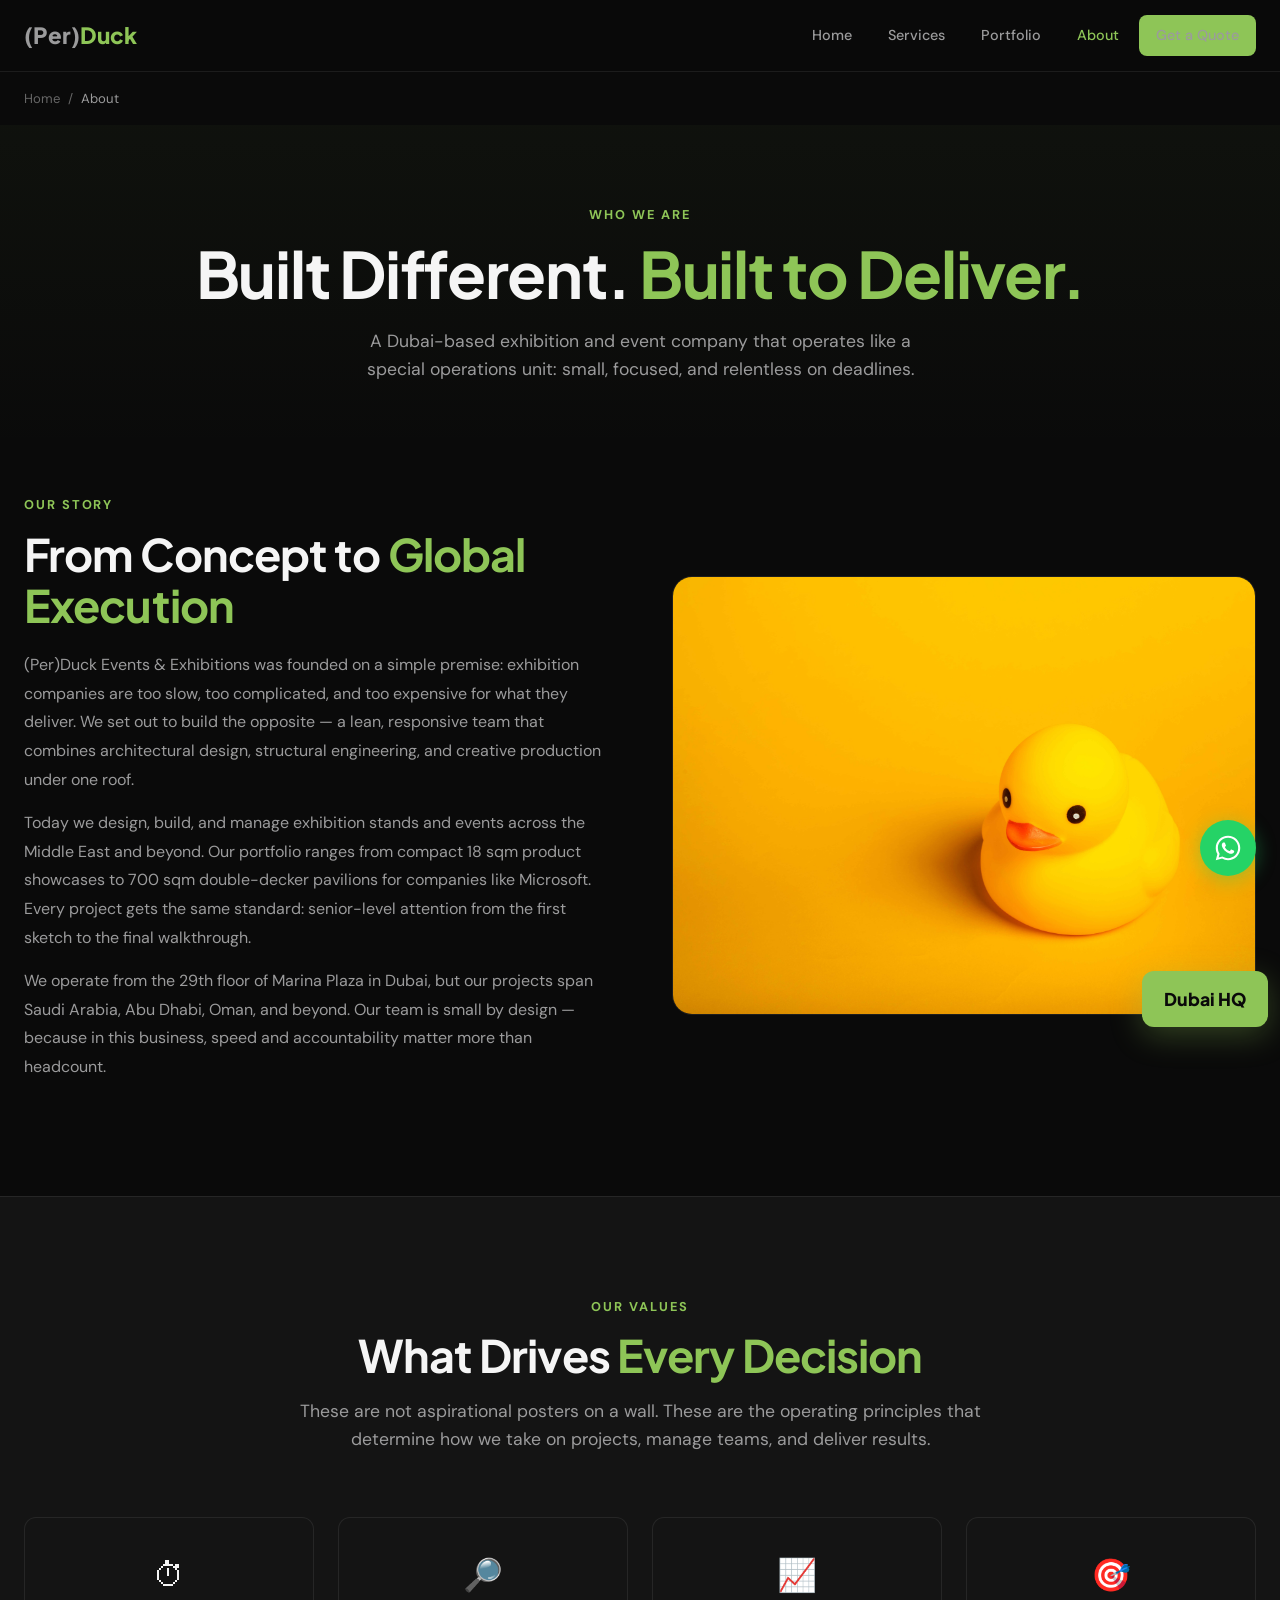
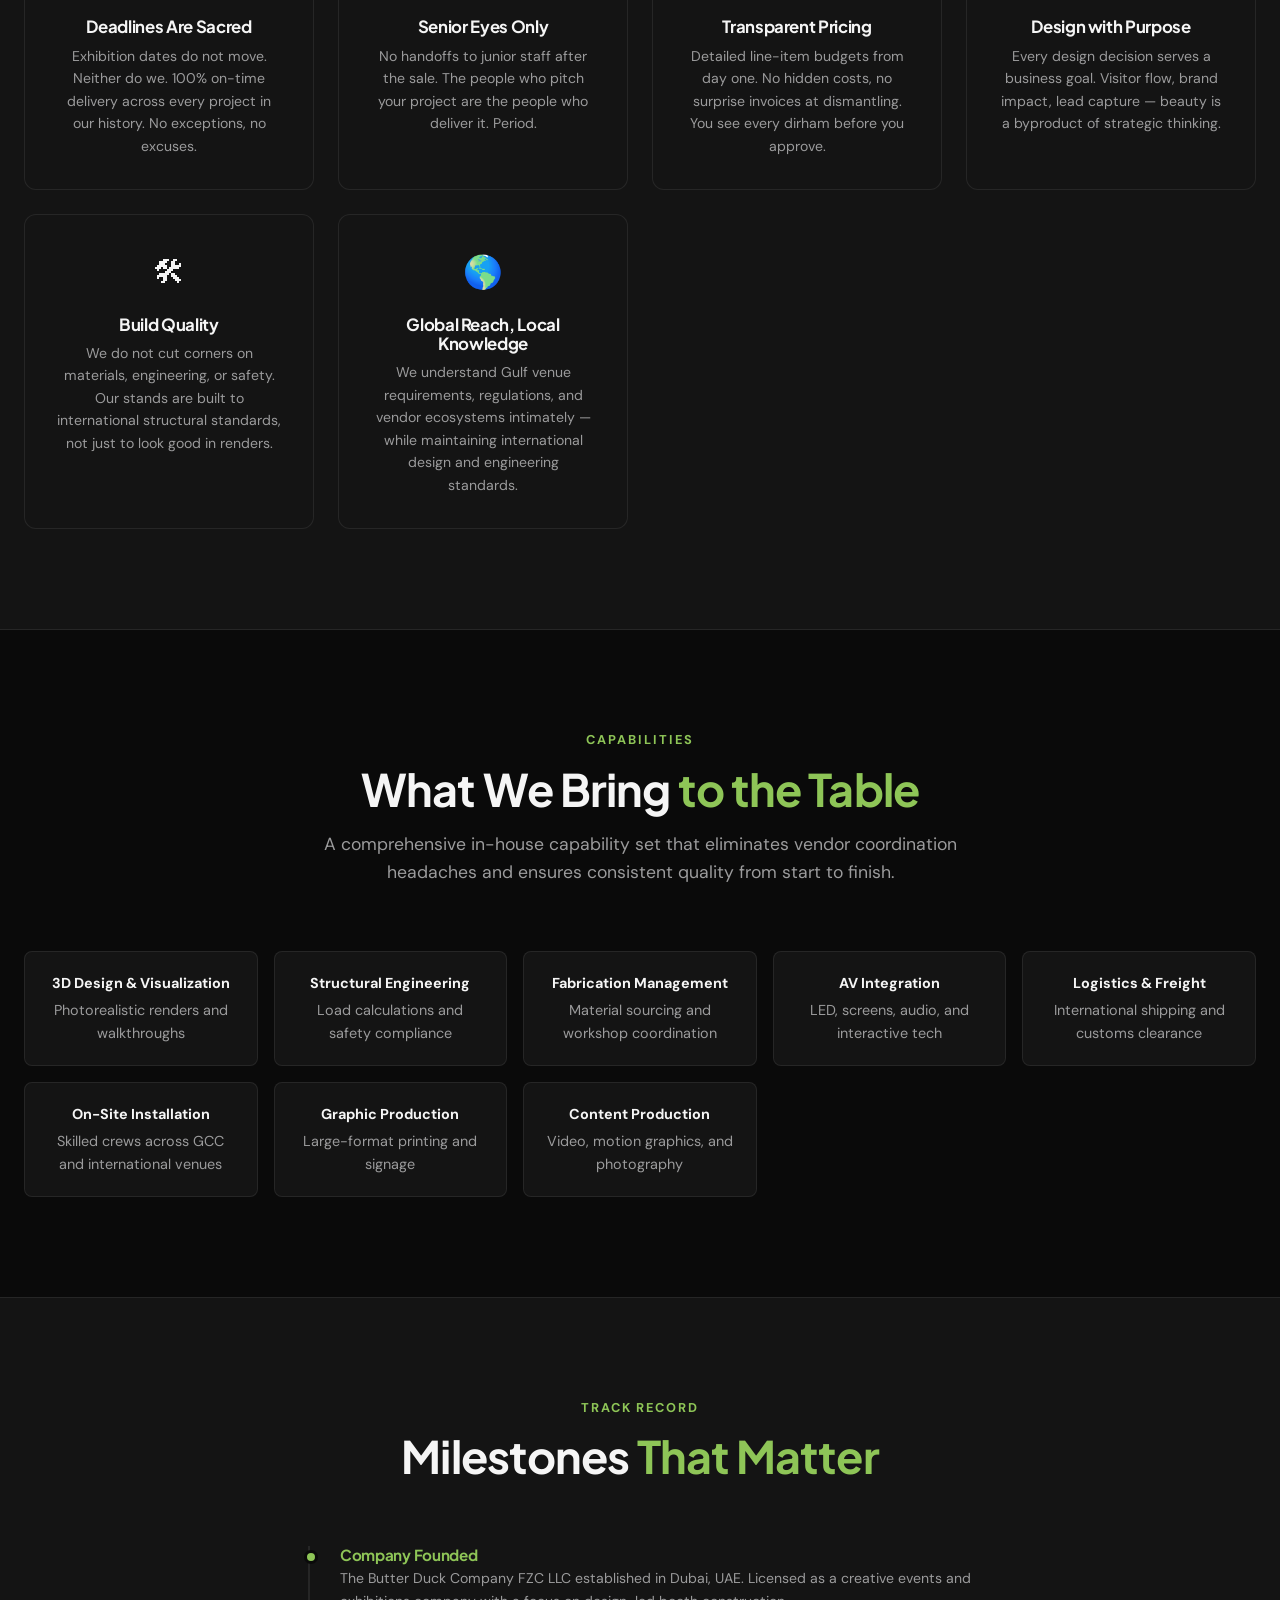
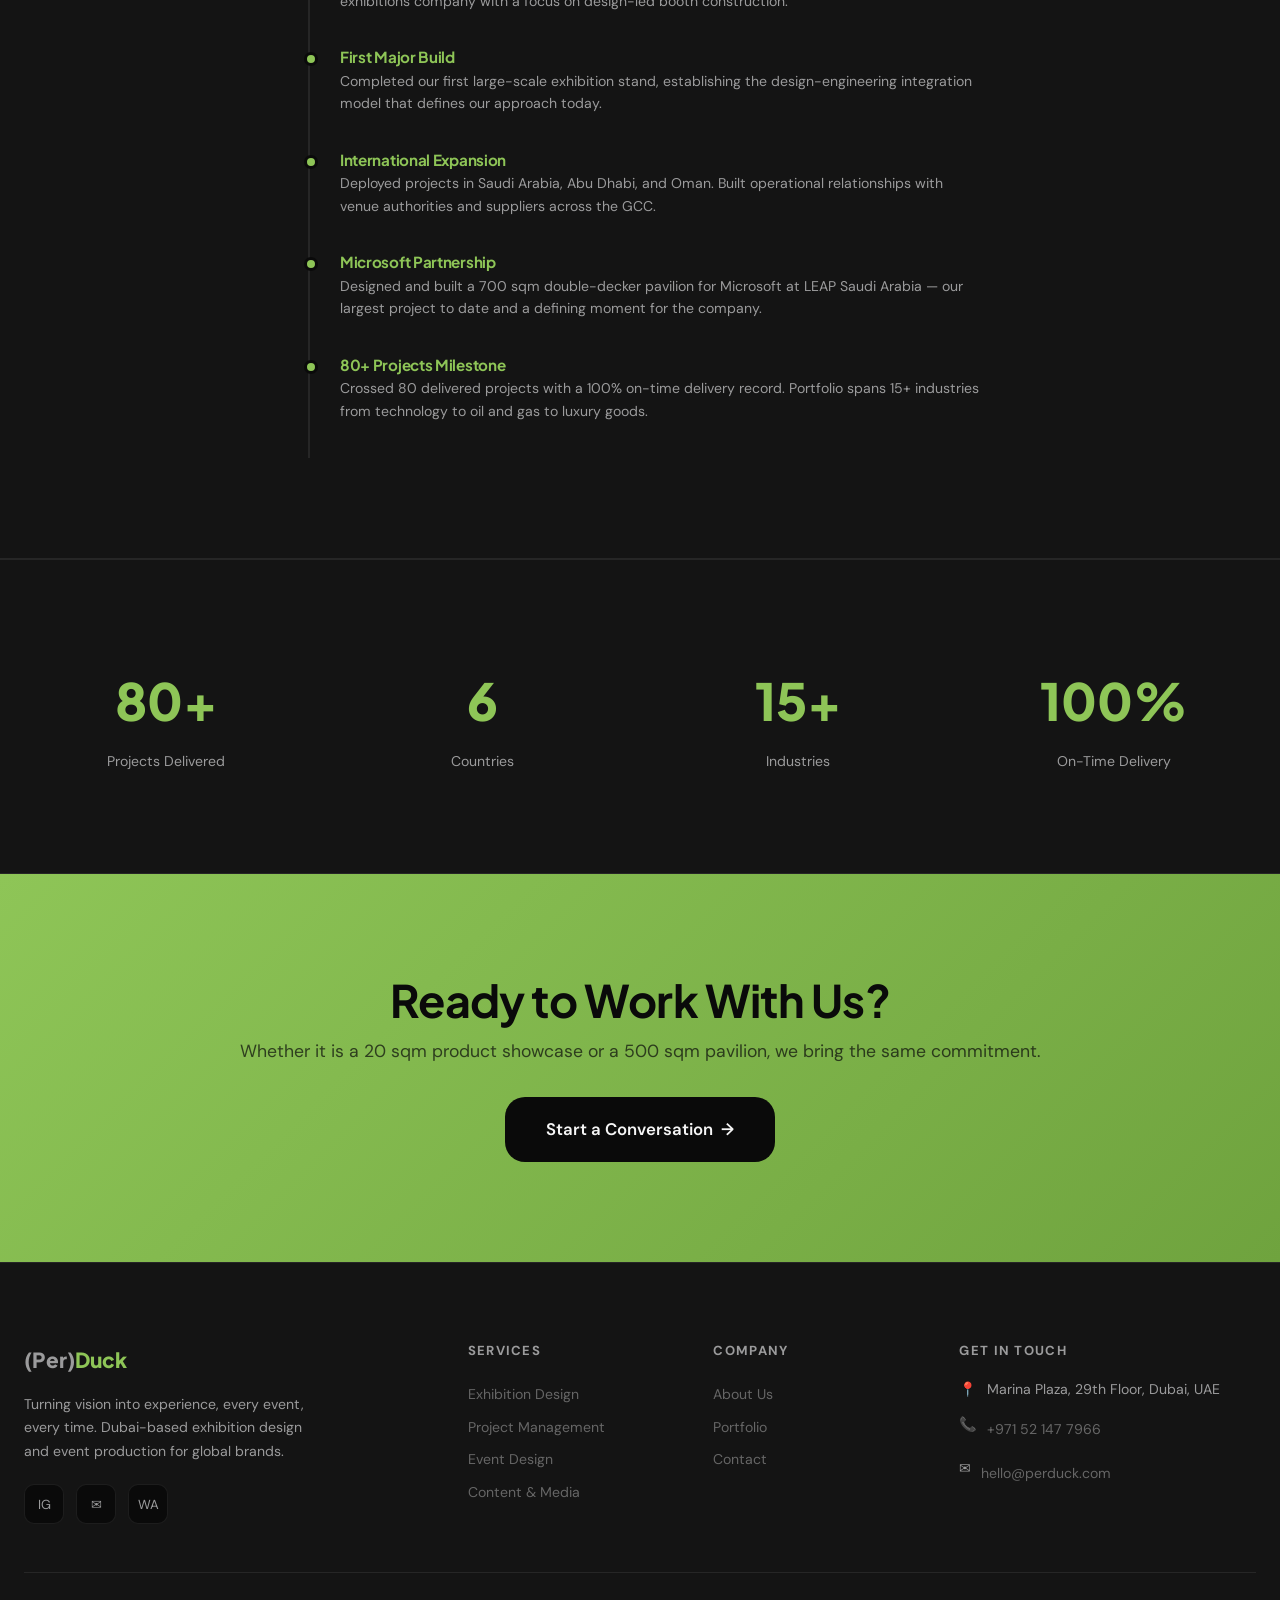
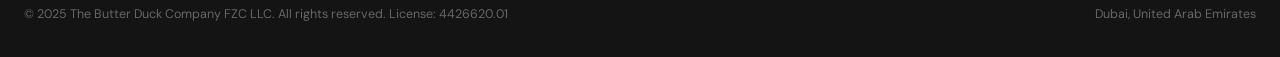
==== about.html @ 8ccf2d3e "Enterprise-grade site rewrite: mega-menu, multi-step RFP, Schema.org Applied defense-tech ToR patter" ====
<!DOCTYPE html>
<html lang="en">
<head>
  <meta charset="UTF-8">
  <meta name="viewport" content="width=device-width, initial-scale=1.0">
  <title>About Us — Team, Philosophy & Capabilities | (Per)Duck Events & Exhibitions</title>
  <meta name="description" content="Learn about (Per)Duck Events & Exhibitions — a Dubai-based exhibition design and event production company trusted by Microsoft, Vanderlande, and global brands across 6 countries.">
  <meta property="og:title" content="About | (Per)Duck Events & Exhibitions">
  <meta property="og:description" content="Dubai-based exhibition design and event production. Small team, big results. Trusted by global brands.">
  <meta property="og:type" content="website">
  <meta property="og:url" content="https://perduck.com/about.html">
  <meta name="twitter:card" content="summary">
  <link rel="canonical" href="https://perduck.com/about.html">
  <link rel="preconnect" href="https://fonts.googleapis.com">
  <link rel="preconnect" href="https://fonts.gstatic.com" crossorigin>
  <link href="https://fonts.googleapis.com/css2?family=DM+Sans:opsz,wght@9..40,400;9..40,500;9..40,700&family=Plus+Jakarta+Sans:wght@600;700;800&display=swap" rel="stylesheet">
  <link rel="stylesheet" href="style.css">
  <script type="application/ld+json">
  {"@context":"https://schema.org","@type":"Organization","name":"(Per)Duck Events & Exhibitions","legalName":"The Butter Duck Company FZC LLC","url":"https://perduck.com","telephone":"+971521477966","email":"hello@perduck.com","address":{"@type":"PostalAddress","streetAddress":"Marina Plaza, 29th Floor","addressLocality":"Dubai","addressCountry":"AE"}}
  </script>
</head>
<body>

<a href="#main" class="skip-link">Skip to main content</a>

<!-- NAVBAR -->
<nav class="navbar" id="navbar" aria-label="Main navigation">
  <div class="container nav-container">
    <a href="index.html" class="logo" aria-label="PerDuck Home"><span class="logo-paren">(</span><span class="logo-per">Per</span><span class="logo-paren">)</span><span class="logo-duck">Duck</span></a>
    <ul class="nav-links">
      <li><a href="index.html">Home</a></li>
      <li><a href="services.html">Services</a></li>
      <li><a href="portfolio.html">Portfolio</a></li>
      <li><a href="about.html" class="active">About</a></li>
      <li><a href="contact.html" class="btn btn-nav btn-primary">Get a Quote</a></li>
    </ul>
    <button class="burger" id="burger" aria-label="Open menu" aria-expanded="false"><span></span><span></span><span></span></button>
  </div>
</nav>
<div class="mob-backdrop" id="mobBackdrop"></div>
<div class="mobile-menu" id="mobileMenu"><nav>
  <a href="index.html">Home</a><a href="services.html">Services</a><a href="portfolio.html">Portfolio</a><a href="about.html">About</a>
  <a href="contact.html" class="btn btn-primary" style="margin-top:16px;justify-content:center;">Get a Quote</a>
</nav></div>

<main id="main">

  <!-- BREADCRUMBS -->
  <div class="breadcrumbs"><div class="container"><div class="bc-inner">
    <a href="index.html">Home</a><span class="sep">/</span><span class="current">About</span>
  </div></div></div>

  <!-- PAGE HERO -->
  <section class="page-hero" style="padding-top:80px;">
    <div class="container">
      <span class="section-label reveal">Who We Are</span>
      <h1 class="reveal">Built Different. <span class="accent">Built to Deliver.</span></h1>
      <p class="reveal">A Dubai-based exhibition and event company that operates like a special operations unit: small, focused, and relentless on deadlines.</p>
    </div>
  </section>

  <!-- ABOUT STORY -->
  <section style="padding-top:40px;">
    <div class="container">
      <div class="about-grid">
        <div class="about-text reveal">
          <span class="section-label">Our Story</span>
          <h2>From Concept to <span class="accent">Global Execution</span></h2>
          <p>(Per)Duck Events & Exhibitions was founded on a simple premise: exhibition companies are too slow, too complicated, and too expensive for what they deliver. We set out to build the opposite — a lean, responsive team that combines architectural design, structural engineering, and creative production under one roof.</p>
          <p>Today we design, build, and manage exhibition stands and events across the Middle East and beyond. Our portfolio ranges from compact 18 sqm product showcases to 700 sqm double-decker pavilions for companies like Microsoft. Every project gets the same standard: senior-level attention from the first sketch to the final walkthrough.</p>
          <p>We operate from the 29th floor of Marina Plaza in Dubai, but our projects span Saudi Arabia, Abu Dhabi, Oman, and beyond. Our team is small by design — because in this business, speed and accountability matter more than headcount.</p>
        </div>
        <div class="about-visual reveal">
          <div class="about-img">
            <img src="assets/photos/duck-brand.jpg" alt="PerDuck brand mascot — yellow rubber duck representing the company's bold, distinctive identity" loading="lazy">
          </div>
          <div class="about-badge">Dubai HQ</div>
        </div>
      </div>
    </div>
  </section>

  <!-- VALUES -->
  <section style="background:var(--bg-card);border-top:1px solid var(--border);border-bottom:1px solid var(--border);">
    <div class="container">
      <div class="section-header reveal">
        <span class="section-label">Our Values</span>
        <h2>What Drives <span class="accent">Every Decision</span></h2>
        <p>These are not aspirational posters on a wall. These are the operating principles that determine how we take on projects, manage teams, and deliver results.</p>
      </div>
      <div class="values-grid">
        <div class="value-card reveal">
          <div class="value-icon" aria-hidden="true">&#9201;</div>
          <h3>Deadlines Are Sacred</h3>
          <p>Exhibition dates do not move. Neither do we. 100% on-time delivery across every project in our history. No exceptions, no excuses.</p>
        </div>
        <div class="value-card reveal">
          <div class="value-icon" aria-hidden="true">&#128270;</div>
          <h3>Senior Eyes Only</h3>
          <p>No handoffs to junior staff after the sale. The people who pitch your project are the people who deliver it. Period.</p>
        </div>
        <div class="value-card reveal">
          <div class="value-icon" aria-hidden="true">&#128200;</div>
          <h3>Transparent Pricing</h3>
          <p>Detailed line-item budgets from day one. No hidden costs, no surprise invoices at dismantling. You see every dirham before you approve.</p>
        </div>
        <div class="value-card reveal">
          <div class="value-icon" aria-hidden="true">&#127919;</div>
          <h3>Design with Purpose</h3>
          <p>Every design decision serves a business goal. Visitor flow, brand impact, lead capture — beauty is a byproduct of strategic thinking.</p>
        </div>
        <div class="value-card reveal">
          <div class="value-icon" aria-hidden="true">&#128736;</div>
          <h3>Build Quality</h3>
          <p>We do not cut corners on materials, engineering, or safety. Our stands are built to international structural standards, not just to look good in renders.</p>
        </div>
        <div class="value-card reveal">
          <div class="value-icon" aria-hidden="true">&#127758;</div>
          <h3>Global Reach, Local Knowledge</h3>
          <p>We understand Gulf venue requirements, regulations, and vendor ecosystems intimately — while maintaining international design and engineering standards.</p>
        </div>
      </div>
    </div>
  </section>

  <!-- CAPABILITIES -->
  <section>
    <div class="container">
      <div class="section-header reveal">
        <span class="section-label">Capabilities</span>
        <h2>What We Bring <span class="accent">to the Table</span></h2>
        <p>A comprehensive in-house capability set that eliminates vendor coordination headaches and ensures consistent quality from start to finish.</p>
      </div>
      <div class="cap-grid reveal">
        <div class="cap-item"><strong>3D Design & Visualization</strong>Photorealistic renders and walkthroughs</div>
        <div class="cap-item"><strong>Structural Engineering</strong>Load calculations and safety compliance</div>
        <div class="cap-item"><strong>Fabrication Management</strong>Material sourcing and workshop coordination</div>
        <div class="cap-item"><strong>AV Integration</strong>LED, screens, audio, and interactive tech</div>
        <div class="cap-item"><strong>Logistics & Freight</strong>International shipping and customs clearance</div>
        <div class="cap-item"><strong>On-Site Installation</strong>Skilled crews across GCC and international venues</div>
        <div class="cap-item"><strong>Graphic Production</strong>Large-format printing and signage</div>
        <div class="cap-item"><strong>Content Production</strong>Video, motion graphics, and photography</div>
      </div>
    </div>
  </section>

  <!-- MILESTONES -->
  <section style="background:var(--bg-card);border-top:1px solid var(--border);border-bottom:1px solid var(--border);">
    <div class="container">
      <div class="section-header reveal">
        <span class="section-label">Track Record</span>
        <h2>Milestones <span class="accent">That Matter</span></h2>
      </div>
      <div class="timeline reveal">
        <div class="tl-item">
          <h3>Company Founded</h3>
          <p>The Butter Duck Company FZC LLC established in Dubai, UAE. Licensed as a creative events and exhibitions company with a focus on design-led booth construction.</p>
        </div>
        <div class="tl-item">
          <h3>First Major Build</h3>
          <p>Completed our first large-scale exhibition stand, establishing the design-engineering integration model that defines our approach today.</p>
        </div>
        <div class="tl-item">
          <h3>International Expansion</h3>
          <p>Deployed projects in Saudi Arabia, Abu Dhabi, and Oman. Built operational relationships with venue authorities and suppliers across the GCC.</p>
        </div>
        <div class="tl-item">
          <h3>Microsoft Partnership</h3>
          <p>Designed and built a 700 sqm double-decker pavilion for Microsoft at LEAP Saudi Arabia — our largest project to date and a defining moment for the company.</p>
        </div>
        <div class="tl-item">
          <h3>80+ Projects Milestone</h3>
          <p>Crossed 80 delivered projects with a 100% on-time delivery record. Portfolio spans 15+ industries from technology to oil and gas to luxury goods.</p>
        </div>
      </div>
    </div>
  </section>

  <!-- STATS -->
  <section class="stats-section">
    <div class="container">
      <div class="stats-grid">
        <div class="stat-item reveal">
          <div class="stat-num">80+</div>
          <div class="stat-text">Projects Delivered</div>
        </div>
        <div class="stat-item reveal">
          <div class="stat-num">6</div>
          <div class="stat-text">Countries</div>
        </div>
        <div class="stat-item reveal">
          <div class="stat-num">15+</div>
          <div class="stat-text">Industries</div>
        </div>
        <div class="stat-item reveal">
          <div class="stat-num">100%</div>
          <div class="stat-text">On-Time Delivery</div>
        </div>
      </div>
    </div>
  </section>

  <!-- CTA -->
  <section class="cta-section">
    <div class="container">
      <h2 class="reveal">Ready to Work With Us?</h2>
      <p class="reveal">Whether it is a 20 sqm product showcase or a 500 sqm pavilion, we bring the same commitment.</p>
      <a href="contact.html" class="btn btn-lg reveal">Start a Conversation <span class="arrow">&#8594;</span></a>
    </div>
  </section>

</main>

<!-- FOOTER -->
<footer class="footer">
  <div class="container">
    <div class="footer-grid">
      <div class="footer-brand">
        <a href="index.html" class="logo"><span class="logo-paren">(</span><span class="logo-per">Per</span><span class="logo-paren">)</span><span class="logo-duck">Duck</span></a>
        <p>Turning vision into experience, every event, every time. Dubai-based exhibition design and event production for global brands.</p>
        <div class="footer-social">
          <a href="https://instagram.com/perduckae" target="_blank" rel="noopener noreferrer" aria-label="Instagram">IG</a>
          <a href="mailto:hello@perduck.com" aria-label="Email">&#9993;</a>
          <a href="https://wa.me/971521477966" target="_blank" rel="noopener noreferrer" aria-label="WhatsApp">WA</a>
        </div>
      </div>
      <div class="footer-col"><h4>Services</h4><a href="services.html#exhibition">Exhibition Design</a><a href="services.html#project-mgmt">Project Management</a><a href="services.html#concept">Event Design</a><a href="services.html#media">Content & Media</a></div>
      <div class="footer-col"><h4>Company</h4><a href="about.html">About Us</a><a href="portfolio.html">Portfolio</a><a href="contact.html">Contact</a></div>
      <div class="footer-col"><h4>Get in Touch</h4>
        <div class="footer-contact-row"><span>&#128205;</span><span>Marina Plaza, 29th Floor, Dubai, UAE</span></div>
        <div class="footer-contact-row"><span>&#128222;</span><span><a href="tel:+971521477966">+971 52 147 7966</a></span></div>
        <div class="footer-contact-row"><span>&#9993;</span><span><a href="mailto:hello@perduck.com">hello@perduck.com</a></span></div>
      </div>
    </div>
    <div class="footer-bottom">
      <p>&copy; 2025 The Butter Duck Company FZC LLC. All rights reserved. License: 4426620.01</p>
      <p>Dubai, United Arab Emirates</p>
    </div>
  </div>
</footer>

<a href="https://wa.me/971521477966" class="wa-float" target="_blank" rel="noopener noreferrer" aria-label="Chat on WhatsApp">
  <svg viewBox="0 0 32 32" xmlns="http://www.w3.org/2000/svg"><path d="M16.004 2.002c-7.732 0-14.002 6.27-14.002 14.002 0 2.468.657 4.876 1.904 6.988L2 30l7.188-1.884A13.94 13.94 0 0016.004 30c7.732 0 14.002-6.27 14.002-14.002S23.736 2.002 16.004 2.002zm0 25.604a11.56 11.56 0 01-5.892-1.61l-.422-.252-4.374 1.146 1.166-4.26-.276-.44a11.54 11.54 0 01-1.77-6.186c0-6.39 5.2-11.59 11.588-11.59 6.39 0 11.59 5.2 11.59 11.59s-5.2 11.59-11.59 11.59l-.02.002zm6.354-8.676c-.348-.174-2.062-1.018-2.382-1.134-.32-.116-.552-.174-.784.174-.232.348-.9 1.134-1.104 1.368-.204.232-.408.26-.756.086-.348-.174-1.47-.542-2.8-1.728-1.034-.922-1.734-2.062-1.938-2.41-.204-.348-.022-.536.154-.71.158-.156.348-.406.522-.61.174-.204.232-.348.348-.58.116-.232.058-.436-.03-.61-.086-.174-.784-1.89-1.074-2.588-.284-.68-.572-.588-.784-.598l-.668-.012c-.232 0-.61.088-.928.436-.32.348-1.218 1.19-1.218 2.9s1.248 3.364 1.422 3.596c.174.232 2.454 3.748 5.948 5.254.832.358 1.482.572 1.988.732.836.266 1.596.228 2.198.138.67-.1 2.062-.844 2.352-1.66.29-.814.29-1.514.204-1.66-.088-.146-.32-.232-.668-.406z"/></svg>
</a>

<script src="script.js"></script>
</body>
</html>
---- style.css ----
/* ============================================================
   (Per)Duck Events & Exhibitions — Design System
   Enterprise-grade CSS · WCAG 2.2 AA · All Pages
   ============================================================ */

/* --- Custom Properties --- */
:root {
  --bg-dark: #0a0a0a;
  --bg-card: #141414;
  --bg-hover: #1a1a1a;
  --bg-elevated: #1e1e1e;
  --text-primary: #f5f5f5;
  --text-muted: #9b9b9c;
  --text-dim: #666;
  --accent: #8EC557;
  --accent-dark: #6fa33e;
  --accent-glow: rgba(142, 197, 87, .15);
  --border: rgba(255, 255, 255, .08);
  --border-light: rgba(255, 255, 255, .12);
  --radius: 12px;
  --radius-lg: 20px;
  --radius-sm: 8px;
  --font-heading: 'Plus Jakarta Sans', sans-serif;
  --font-body: 'DM Sans', sans-serif;
  --ease: cubic-bezier(.4, 0, .2, 1);
  --transition: .3s var(--ease);
  --max-width: 1280px;
  --nav-h: 72px;
}

/* --- Reset --- */
*, *::before, *::after { box-sizing: border-box; margin: 0; padding: 0; }
html { scroll-behavior: smooth; scroll-padding-top: calc(var(--nav-h) + 20px); -webkit-text-size-adjust: 100%; }
body { font-family: var(--font-body); background: var(--bg-dark); color: var(--text-primary); line-height: 1.6; font-size: 16px; overflow-x: hidden; -webkit-font-smoothing: antialiased; }
img { max-width: 100%; height: auto; display: block; }
a { color: var(--accent); text-decoration: none; transition: color var(--transition); }
a:hover { color: var(--accent-dark); }
ul, ol { list-style: none; }
button { font-family: inherit; cursor: pointer; border: none; background: none; }
input, textarea, select { font-family: inherit; font-size: inherit; }

/* --- Accessibility --- */
.skip-link { position: absolute; top: -100%; left: 16px; z-index: 10000; background: var(--accent); color: var(--bg-dark); padding: 12px 24px; border-radius: var(--radius-sm); font-weight: 700; transition: top .2s; }
.skip-link:focus { top: 16px; }
:focus-visible { outline: 2px solid var(--accent); outline-offset: 3px; border-radius: 4px; }

/* --- Layout --- */
.container { width: 100%; max-width: var(--max-width); margin: 0 auto; padding: 0 24px; }
section { padding: 100px 0; }
.section-header { text-align: center; max-width: 720px; margin: 0 auto 64px; }
.section-header p { margin-top: 16px; color: var(--text-muted); font-size: 1.1rem; }

/* --- Typography --- */
h1, h2, h3, h4, h5, h6 { font-family: var(--font-heading); font-weight: 700; line-height: 1.15; letter-spacing: -.02em; }
h1 { font-size: clamp(2.4rem, 5vw, 4rem); }
h2 { font-size: clamp(1.8rem, 3.5vw, 2.8rem); }
h3 { font-size: clamp(1.2rem, 2vw, 1.5rem); }
.accent { color: var(--accent); }
.text-muted { color: var(--text-muted); }
.section-label { font-size: .8rem; text-transform: uppercase; letter-spacing: .15em; color: var(--accent); font-weight: 700; margin-bottom: 12px; display: block; }

/* --- Buttons --- */
.btn { display: inline-flex; align-items: center; gap: 8px; padding: 14px 32px; border-radius: var(--radius); font-weight: 600; font-size: .95rem; transition: all var(--transition); border: 1px solid transparent; white-space: nowrap; }
.btn-primary { background: var(--accent); color: var(--bg-dark); }
.btn-primary:hover { background: var(--accent-dark); color: var(--bg-dark); transform: translateY(-2px); box-shadow: 0 8px 32px rgba(142, 197, 87, .25); }
.btn-outline { border-color: var(--border-light); color: var(--text-primary); background: transparent; }
.btn-outline:hover { border-color: var(--accent); color: var(--accent); }
.btn-lg { padding: 18px 40px; font-size: 1.05rem; border-radius: var(--radius-lg); }
.btn-nav { padding: 10px 24px; font-size: .9rem; }
.btn .arrow { transition: transform var(--transition); }
.btn:hover .arrow { transform: translateX(4px); }

/* ============================================================
   NAVBAR + MEGA MENU
   ============================================================ */
.navbar { position: fixed; top: 0; left: 0; right: 0; z-index: 1000; background: rgba(10, 10, 10, .85); backdrop-filter: blur(20px); -webkit-backdrop-filter: blur(20px); border-bottom: 1px solid var(--border); height: var(--nav-h); display: flex; align-items: center; }
.navbar.scrolled { background: rgba(10, 10, 10, .95); }
.nav-container { display: flex; align-items: center; justify-content: space-between; }
.logo { display: flex; align-items: center; font-family: var(--font-heading); font-size: 1.4rem; font-weight: 800; color: var(--text-primary); }
.logo:hover { color: var(--text-primary); }
.logo-paren { color: var(--text-muted); }
.logo-per { color: var(--text-muted); }
.logo-duck { color: var(--accent); }

.nav-links { display: flex; align-items: center; gap: 4px; }
.nav-links > li { position: relative; }
.nav-links > li > a { display: flex; align-items: center; gap: 4px; padding: 8px 16px; color: var(--text-muted); font-size: .9rem; font-weight: 500; border-radius: var(--radius-sm); transition: all var(--transition); }
.nav-links > li > a:hover, .nav-links > li > a[aria-expanded="true"] { color: var(--text-primary); background: rgba(255, 255, 255, .05); }
.nav-links > li > a.active { color: var(--accent); }
.dd-arrow { font-size: .6rem; transition: transform var(--transition); }
[aria-expanded="true"] .dd-arrow { transform: rotate(180deg); }

/* Mega Menu */
.mega-menu { position: absolute; top: calc(100% + 16px); left: 50%; transform: translateX(-50%) translateY(8px); opacity: 0; visibility: hidden; pointer-events: none; background: var(--bg-card); border: 1px solid var(--border); border-radius: var(--radius); padding: 20px; min-width: 460px; display: grid; grid-template-columns: 1fr 1fr; gap: 6px; box-shadow: 0 20px 60px rgba(0, 0, 0, .5); transition: opacity var(--transition), transform var(--transition), visibility var(--transition); }
.mega-menu.show { opacity: 1; visibility: visible; pointer-events: auto; transform: translateX(-50%) translateY(0); }
.mega-item { display: flex; gap: 12px; padding: 14px; border-radius: var(--radius-sm); transition: background var(--transition); color: var(--text-primary); }
.mega-item:hover { background: var(--bg-hover); color: var(--text-primary); }
.mega-icon { width: 40px; height: 40px; border-radius: 10px; background: var(--accent-glow); display: flex; align-items: center; justify-content: center; font-size: 1.1rem; flex-shrink: 0; }
.mega-text h4 { font-size: .88rem; font-weight: 600; margin-bottom: 2px; font-family: var(--font-body); }
.mega-text p { font-size: .76rem; color: var(--text-muted); line-height: 1.4; }
.mega-menu.portfolio-mm { min-width: 540px; grid-template-columns: 1fr 1fr 1fr; }

/* --- Mobile Nav --- */
.burger { display: none; width: 32px; height: 24px; position: relative; z-index: 1001; }
.burger span { display: block; width: 100%; height: 2px; background: var(--text-primary); border-radius: 2px; position: absolute; left: 0; transition: all var(--transition); }
.burger span:nth-child(1) { top: 0; }
.burger span:nth-child(2) { top: 11px; }
.burger span:nth-child(3) { top: 22px; }
.burger.open span:nth-child(1) { top: 11px; transform: rotate(45deg); }
.burger.open span:nth-child(2) { opacity: 0; }
.burger.open span:nth-child(3) { top: 11px; transform: rotate(-45deg); }

.mobile-menu { position: fixed; top: 0; right: -100%; width: 100%; max-width: 380px; height: 100vh; height: 100dvh; background: var(--bg-card); z-index: 999; padding: calc(var(--nav-h) + 16px) 24px 24px; overflow-y: auto; transition: right var(--transition); }
.mobile-menu.open { right: 0; }
.mobile-menu nav { display: flex; flex-direction: column; gap: 2px; }
.mobile-menu nav > a { padding: 14px 16px; color: var(--text-muted); font-size: 1rem; font-weight: 500; border-radius: var(--radius-sm); }
.mobile-menu nav > a:hover { color: var(--text-primary); background: rgba(255, 255, 255, .05); }
.mob-accordion { border-radius: var(--radius-sm); overflow: hidden; }
.mob-accordion-btn { display: flex; align-items: center; justify-content: space-between; width: 100%; padding: 14px 16px; color: var(--text-muted); font-size: 1rem; font-weight: 500; }
.mob-accordion-panel { max-height: 0; overflow: hidden; transition: max-height .4s var(--ease); }
.mob-accordion-panel.open { max-height: 300px; }
.mob-accordion-panel a { display: block; padding: 10px 16px 10px 32px; color: var(--text-dim); font-size: .9rem; }
.mob-accordion-panel a:hover { color: var(--accent); }
.mob-backdrop { position: fixed; inset: 0; background: rgba(0, 0, 0, .6); z-index: 998; opacity: 0; visibility: hidden; transition: all var(--transition); }
.mob-backdrop.open { opacity: 1; visibility: visible; }

@media (max-width: 960px) {
  .nav-links { display: none; }
  .burger { display: block; }
}

/* ============================================================
   HERO
   ============================================================ */
.hero { position: relative; min-height: 100vh; display: flex; align-items: center; padding-top: var(--nav-h); overflow: hidden; }
.hero-bg { position: absolute; inset: 0; }
.hero-bg-img { width: 100%; height: 100%; object-fit: cover; }
.hero-overlay { position: absolute; inset: 0; background: linear-gradient(135deg, rgba(10, 10, 10, .9) 0%, rgba(10, 10, 10, .6) 50%, rgba(10, 10, 10, .88) 100%); }
.hero-content { position: relative; z-index: 2; max-width: 780px; padding: 80px 0; }
.hero-badge { display: inline-block; padding: 8px 20px; border: 1px solid var(--accent); border-radius: 100px; font-size: .78rem; font-weight: 600; color: var(--accent); text-transform: uppercase; letter-spacing: .1em; margin-bottom: 24px; }
.hero h1 { margin-bottom: 24px; }
.hero-sub { font-size: 1.15rem; color: var(--text-muted); line-height: 1.7; max-width: 600px; margin-bottom: 40px; }
.hero-sub strong { color: var(--text-primary); }
.hero-cta { display: flex; gap: 16px; flex-wrap: wrap; }
.hero-stats { display: flex; gap: 48px; margin-top: 64px; padding-top: 40px; border-top: 1px solid var(--border); }
.hero-stat .num { font-family: var(--font-heading); font-size: 2.2rem; font-weight: 800; color: var(--accent); }
.hero-stat .label { font-size: .85rem; color: var(--text-muted); margin-top: 4px; }
@media (max-width: 640px) {
  .hero-stats { gap: 24px; flex-wrap: wrap; }
  .hero-cta { flex-direction: column; }
  .hero-cta .btn { justify-content: center; }
}

/* ============================================================
   TRUST BAR
   ============================================================ */
.trust-bar { padding: 48px 0; border-bottom: 1px solid var(--border); }
.trust-logos { display: flex; align-items: center; justify-content: center; gap: 48px; flex-wrap: wrap; }
.trust-item { font-family: var(--font-heading); font-size: 1.05rem; font-weight: 700; color: var(--text-dim); letter-spacing: .02em; opacity: .5; transition: opacity var(--transition); white-space: nowrap; }
.trust-item:hover { opacity: .8; }

/* ============================================================
   SERVICES
   ============================================================ */
.services-grid { display: grid; grid-template-columns: repeat(auto-fit, minmax(270px, 1fr)); gap: 24px; }
.service-card { background: var(--bg-card); border: 1px solid var(--border); border-radius: var(--radius-lg); padding: 36px 28px; transition: all var(--transition); position: relative; overflow: hidden; }
.service-card::before { content: ''; position: absolute; top: 0; left: 0; right: 0; height: 3px; background: var(--accent); transform: scaleX(0); transition: transform var(--transition); transform-origin: left; }
.service-card:hover { border-color: var(--accent); transform: translateY(-4px); }
.service-card:hover::before { transform: scaleX(1); }
.service-icon { width: 52px; height: 52px; border-radius: 14px; background: var(--accent-glow); display: flex; align-items: center; justify-content: center; font-size: 1.4rem; margin-bottom: 20px; }
.service-card h3 { margin-bottom: 10px; }
.service-card p { color: var(--text-muted); font-size: .92rem; line-height: 1.7; }
.service-link { display: inline-flex; align-items: center; gap: 6px; margin-top: 18px; font-size: .88rem; font-weight: 600; color: var(--accent); }

/* Services Page — Detailed Sections */
.service-detail { display: grid; grid-template-columns: 1fr 1fr; gap: 64px; align-items: center; padding: 80px 0; border-bottom: 1px solid var(--border); }
.service-detail:last-child { border-bottom: none; }
.service-detail.reverse { direction: rtl; }
.service-detail.reverse > * { direction: ltr; }
.sd-text .section-label { text-align: left; }
.sd-text h2 { margin-bottom: 20px; }
.sd-text p { color: var(--text-muted); line-height: 1.8; margin-bottom: 12px; }
.sd-text ul { margin-top: 16px; }
.sd-text li { padding: 6px 0 6px 28px; position: relative; color: var(--text-muted); font-size: .92rem; }
.sd-text li::before { content: '✓'; position: absolute; left: 0; color: var(--accent); font-weight: 700; }
.sd-visual { border-radius: var(--radius-lg); overflow: hidden; border: 1px solid var(--border); aspect-ratio: 4/3; }
.sd-visual img { width: 100%; height: 100%; object-fit: cover; }
@media (max-width: 768px) {
  .service-detail, .service-detail.reverse { grid-template-columns: 1fr; direction: ltr; gap: 32px; }
}

/* ============================================================
   PORTFOLIO
   ============================================================ */
.portfolio-grid { display: grid; grid-template-columns: repeat(auto-fit, minmax(360px, 1fr)); gap: 32px; }
.project-card { background: var(--bg-card); border: 1px solid var(--border); border-radius: var(--radius-lg); overflow: hidden; transition: all var(--transition); }
.project-card:hover { border-color: rgba(142, 197, 87, .3); transform: translateY(-4px); box-shadow: 0 16px 48px rgba(0, 0, 0, .3); }
.project-img { aspect-ratio: 16/10; overflow: hidden; }
.project-img img { width: 100%; height: 100%; object-fit: cover; transition: transform .6s ease; }
.project-card:hover .project-img img { transform: scale(1.05); }
.project-body { padding: 28px; }
.project-tags { display: flex; gap: 8px; flex-wrap: wrap; margin-bottom: 12px; }
.tag { padding: 4px 12px; background: var(--accent-glow); color: var(--accent); font-size: .73rem; font-weight: 600; border-radius: 100px; text-transform: uppercase; letter-spacing: .05em; }
.project-body h3 { margin-bottom: 6px; }
.project-client { font-size: .88rem; color: var(--accent); font-weight: 600; margin-bottom: 8px; }
.project-body > p { color: var(--text-muted); font-size: .88rem; line-height: 1.6; }
.project-specs { display: flex; gap: 24px; margin-top: 16px; padding-top: 16px; border-top: 1px solid var(--border); }
.spec { font-size: .78rem; color: var(--text-dim); }
.spec strong { color: var(--text-muted); display: block; font-size: .82rem; }
@media (max-width: 480px) { .portfolio-grid { grid-template-columns: 1fr; } }

/* ============================================================
   STATS
   ============================================================ */
.stats-section { background: var(--bg-card); border-top: 1px solid var(--border); border-bottom: 1px solid var(--border); }
.stats-grid { display: grid; grid-template-columns: repeat(4, 1fr); gap: 32px; text-align: center; }
.stat-item .stat-num { font-family: var(--font-heading); font-size: clamp(2rem, 4vw, 3.2rem); font-weight: 800; color: var(--accent); }
.stat-item .stat-text { font-size: .88rem; color: var(--text-muted); margin-top: 8px; }
@media (max-width: 640px) { .stats-grid { grid-template-columns: repeat(2, 1fr); } }

/* ============================================================
   VOICEVAULT
   ============================================================ */
.voicevault { background: linear-gradient(135deg, var(--bg-card) 0%, rgba(142, 197, 87, .05) 100%); border-top: 1px solid var(--border); border-bottom: 1px solid var(--border); }
.vv-grid { display: grid; grid-template-columns: 1fr 1fr; gap: 64px; align-items: center; }
.vv-content .section-label { text-align: left; }
.vv-content h2 { margin-bottom: 20px; }
.vv-content > p { color: var(--text-muted); line-height: 1.8; margin-bottom: 24px; }
.vv-features { display: flex; flex-direction: column; gap: 16px; margin-bottom: 32px; }
.vv-feat { display: flex; gap: 12px; }
.vv-feat-icon { width: 36px; height: 36px; border-radius: 10px; background: var(--accent-glow); display: flex; align-items: center; justify-content: center; font-size: 1rem; flex-shrink: 0; }
.vv-feat h4 { font-size: .92rem; font-weight: 600; margin-bottom: 2px; font-family: var(--font-body); }
.vv-feat p { font-size: .84rem; color: var(--text-muted); }
.vv-visual { background: var(--bg-dark); border: 1px solid var(--border); border-radius: var(--radius-lg); padding: 48px; display: flex; flex-direction: column; align-items: center; justify-content: center; min-height: 380px; text-align: center; }
.vv-visual .vv-big-icon { font-size: 4rem; margin-bottom: 16px; }
.vv-visual h3 { color: var(--accent); margin-bottom: 8px; }
.vv-visual p { color: var(--text-dim); font-size: .88rem; }
@media (max-width: 768px) { .vv-grid { grid-template-columns: 1fr; } }

/* ============================================================
   ABOUT
   ============================================================ */
.about-grid { display: grid; grid-template-columns: 1fr 1fr; gap: 64px; align-items: center; }
.about-text .section-label { text-align: left; }
.about-text h2 { margin-bottom: 20px; }
.about-text p { color: var(--text-muted); line-height: 1.8; margin-bottom: 14px; }
.about-visual { position: relative; }
.about-img { border-radius: var(--radius-lg); overflow: hidden; border: 1px solid var(--border); }
.about-img img { width: 100%; aspect-ratio: 4/3; object-fit: cover; }
.about-badge { position: absolute; bottom: -12px; right: -12px; background: var(--accent); color: var(--bg-dark); padding: 14px 22px; border-radius: var(--radius); font-family: var(--font-heading); font-weight: 800; font-size: 1.1rem; box-shadow: 0 8px 32px rgba(142, 197, 87, .3); }
@media (max-width: 768px) { .about-grid { grid-template-columns: 1fr; } .about-badge { right: 16px; } }

/* Values Grid */
.values-grid { display: grid; grid-template-columns: repeat(auto-fit, minmax(230px, 1fr)); gap: 24px; margin-top: 48px; }
.value-card { background: var(--bg-card); border: 1px solid var(--border); border-radius: var(--radius); padding: 32px; text-align: center; transition: border-color var(--transition); }
.value-card:hover { border-color: var(--accent); }
.value-icon { font-size: 2rem; margin-bottom: 16px; }
.value-card h3 { margin-bottom: 8px; font-size: 1.05rem; }
.value-card p { color: var(--text-muted); font-size: .88rem; }

/* Timeline */
.timeline { max-width: 680px; margin: 48px auto 0; position: relative; padding-left: 40px; }
.timeline::before { content: ''; position: absolute; left: 8px; top: 0; bottom: 0; width: 2px; background: var(--border); }
.tl-item { position: relative; padding-bottom: 36px; }
.tl-item::before { content: ''; position: absolute; left: -36px; top: 4px; width: 14px; height: 14px; border-radius: 50%; background: var(--accent); border: 3px solid var(--bg-dark); }
.tl-item h3 { font-size: .95rem; color: var(--accent); margin-bottom: 4px; }
.tl-item p { color: var(--text-muted); font-size: .88rem; }

/* Capabilities list */
.cap-grid { display: grid; grid-template-columns: repeat(auto-fit, minmax(200px, 1fr)); gap: 16px; margin-top: 32px; }
.cap-item { padding: 20px; background: var(--bg-card); border: 1px solid var(--border); border-radius: var(--radius-sm); text-align: center; font-size: .9rem; color: var(--text-muted); }
.cap-item strong { display: block; color: var(--text-primary); margin-bottom: 4px; }

/* ============================================================
   CTA BANNER
   ============================================================ */
.cta-section { background: linear-gradient(135deg, var(--accent) 0%, var(--accent-dark) 100%); text-align: center; }
.cta-section h2 { color: var(--bg-dark); }
.cta-section p { color: rgba(10, 10, 10, .7); font-size: 1.1rem; margin: 12px 0 32px; }
.cta-section .btn { background: var(--bg-dark); color: var(--text-primary); }
.cta-section .btn:hover { background: var(--bg-card); transform: translateY(-2px); }

/* ============================================================
   CONTACT / RFP FORM
   ============================================================ */
.contact-grid { display: grid; grid-template-columns: 1fr 1fr; gap: 64px; }
.contact-info h2 { margin-bottom: 20px; }
.contact-info > p { color: var(--text-muted); line-height: 1.8; margin-bottom: 32px; }
.contact-item { display: flex; gap: 14px; align-items: flex-start; margin-bottom: 24px; }
.ci-icon { width: 44px; height: 44px; border-radius: 12px; background: var(--accent-glow); display: flex; align-items: center; justify-content: center; font-size: 1.1rem; flex-shrink: 0; }
.ci-text h4 { font-size: .88rem; font-weight: 600; margin-bottom: 2px; font-family: var(--font-body); }
.ci-text p, .ci-text a { color: var(--text-muted); font-size: .88rem; }
.ci-text a:hover { color: var(--accent); }

/* RFP Form Wrapper */
.rfp-wrap { background: var(--bg-card); border: 1px solid var(--border); border-radius: var(--radius-lg); padding: 36px; }
.rfp-progress { display: flex; gap: 8px; margin-bottom: 28px; }
.rfp-bar { flex: 1; height: 4px; background: var(--border); border-radius: 4px; transition: background var(--transition); }
.rfp-bar.done { background: var(--accent); }
.step-indicator { display: flex; justify-content: space-between; margin-bottom: 24px; font-size: .82rem; color: var(--text-muted); }
.step-indicator .current { color: var(--accent); font-weight: 600; }

.form-step { display: none; }
.form-step.active { display: block; }
.form-step h3 { font-size: 1.15rem; margin-bottom: 6px; }
.form-step .step-desc { color: var(--text-muted); font-size: .88rem; margin-bottom: 24px; }

.form-group { margin-bottom: 18px; }
.form-group label { display: block; font-size: .82rem; font-weight: 500; color: var(--text-muted); margin-bottom: 8px; }
.form-group .req { color: #e55; }
.form-input { width: 100%; padding: 13px 16px; background: var(--bg-dark); border: 1px solid var(--border); border-radius: var(--radius-sm); color: var(--text-primary); transition: border-color var(--transition); }
.form-input:focus { border-color: var(--accent); outline: none; }
.form-input::placeholder { color: var(--text-dim); }
textarea.form-input { min-height: 110px; resize: vertical; }
select.form-input { appearance: none; background-image: url("data:image/svg+xml,%3Csvg xmlns='http://www.w3.org/2000/svg' width='12' height='8'%3E%3Cpath d='M1 1l5 5 5-5' stroke='%239b9b9c' stroke-width='1.5' fill='none'/%3E%3C/svg%3E"); background-repeat: no-repeat; background-position: right 16px center; }

.svc-grid { display: grid; grid-template-columns: 1fr 1fr; gap: 12px; }
.svc-opt { padding: 16px; border: 1px solid var(--border); border-radius: var(--radius); cursor: pointer; transition: all var(--transition); text-align: center; }
.svc-opt:hover, .svc-opt.selected { border-color: var(--accent); background: var(--accent-glow); }
.svc-opt .svc-ico { font-size: 1.4rem; margin-bottom: 8px; }
.svc-opt h4 { font-size: .82rem; font-weight: 600; font-family: var(--font-body); }

.field-error { color: #e55; font-size: .78rem; margin-top: 4px; display: none; }
.field-error.show { display: block; }
.form-input.err { border-color: #e55; }

.form-nav { display: flex; justify-content: space-between; margin-top: 24px; gap: 12px; }

.consent-row { display: flex; gap: 10px; align-items: flex-start; margin-bottom: 18px; }
.consent-row input[type="checkbox"] { width: 18px; height: 18px; accent-color: var(--accent); margin-top: 2px; flex-shrink: 0; }
.consent-row label { font-size: .82rem; color: var(--text-muted); cursor: pointer; }

.rfp-success { text-align: center; padding: 40px 0; display: none; }
.rfp-success.show { display: block; }
.rfp-success .ok-icon { font-size: 3rem; margin-bottom: 16px; }
.rfp-success h3 { color: var(--accent); margin-bottom: 8px; }
.rfp-success .rfp-id { font-family: var(--font-heading); font-size: 1.2rem; font-weight: 800; margin: 12px 0; padding: 12px 24px; background: var(--bg-dark); border-radius: var(--radius-sm); display: inline-block; }
.rfp-success p { color: var(--text-muted); font-size: .9rem; }

@media (max-width: 768px) {
  .contact-grid { grid-template-columns: 1fr; }
  .svc-grid { grid-template-columns: 1fr; }
}

/* ============================================================
   STICKY ANCHOR NAV (services + portfolio pages)
   ============================================================ */
.anchor-nav { position: sticky; top: var(--nav-h); z-index: 100; background: rgba(10, 10, 10, .95); backdrop-filter: blur(12px); border-bottom: 1px solid var(--border); overflow-x: auto; -webkit-overflow-scrolling: touch; }
.anchor-nav-inner { display: flex; max-width: var(--max-width); margin: 0 auto; padding: 0 24px; }
.anchor-link { padding: 16px 20px; color: var(--text-dim); font-size: .82rem; font-weight: 500; white-space: nowrap; border-bottom: 2px solid transparent; transition: all var(--transition); }
.anchor-link:hover { color: var(--text-muted); }
.anchor-link.active { color: var(--accent); border-bottom-color: var(--accent); }

/* ============================================================
   BREADCRUMBS
   ============================================================ */
.breadcrumbs { padding: 16px 0; margin-top: var(--nav-h); }
.bc-inner { display: flex; gap: 8px; align-items: center; font-size: .82rem; }
.bc-inner a { color: var(--text-dim); }
.bc-inner a:hover { color: var(--accent); }
.bc-inner .sep { color: var(--text-dim); }
.bc-inner .current { color: var(--text-muted); }

/* ============================================================
   PAGE HERO (subpages)
   ============================================================ */
.page-hero { padding: 140px 0 72px; text-align: center; background: linear-gradient(180deg, rgba(142, 197, 87, .04) 0%, transparent 100%); }
.page-hero h1 { margin-bottom: 16px; }
.page-hero p { color: var(--text-muted); font-size: 1.1rem; max-width: 600px; margin: 0 auto; }

/* ============================================================
   FOOTER
   ============================================================ */
.footer { background: var(--bg-card); border-top: 1px solid var(--border); padding: 80px 0 32px; }
.footer-grid { display: grid; grid-template-columns: 2fr 1fr 1fr 1.5fr; gap: 48px; margin-bottom: 48px; }
.footer-brand .logo { margin-bottom: 16px; font-size: 1.3rem; }
.footer-brand > p { color: var(--text-muted); font-size: .88rem; line-height: 1.7; max-width: 280px; }
.footer-social { display: flex; gap: 12px; margin-top: 20px; }
.footer-social a { width: 40px; height: 40px; border-radius: 10px; background: var(--bg-dark); border: 1px solid var(--border); display: flex; align-items: center; justify-content: center; color: var(--text-muted); font-size: .82rem; transition: all var(--transition); text-decoration: none; }
.footer-social a:hover { border-color: var(--accent); color: var(--accent); }
.footer-col h4 { font-size: .82rem; font-weight: 700; text-transform: uppercase; letter-spacing: .1em; color: var(--text-muted); margin-bottom: 20px; font-family: var(--font-body); }
.footer-col a { display: block; padding: 5px 0; color: var(--text-dim); font-size: .88rem; }
.footer-col a:hover { color: var(--accent); }
.footer-contact-row { display: flex; gap: 10px; margin-bottom: 12px; font-size: .88rem; color: var(--text-muted); }
.footer-contact-row span:first-child { flex-shrink: 0; }
.footer-bottom { padding-top: 32px; border-top: 1px solid var(--border); display: flex; justify-content: space-between; align-items: center; flex-wrap: wrap; gap: 12px; }
.footer-bottom p { font-size: .78rem; color: var(--text-dim); }
@media (max-width: 768px) { .footer-grid { grid-template-columns: 1fr 1fr; } }
@media (max-width: 480px) { .footer-grid { grid-template-columns: 1fr; } }

/* ============================================================
   WHATSAPP FLOAT
   ============================================================ */
.wa-float { position: fixed; bottom: 24px; right: 24px; z-index: 900; width: 56px; height: 56px; background: #25D366; border-radius: 50%; display: flex; align-items: center; justify-content: center; box-shadow: 0 4px 20px rgba(37, 211, 102, .4); transition: transform var(--transition); }
.wa-float:hover { transform: scale(1.1); }
.wa-float svg { width: 28px; height: 28px; fill: #fff; }

/* ============================================================
   SCROLL REVEAL
   ============================================================ */
.reveal { opacity: 0; transform: translateY(20px); transition: opacity .6s ease, transform .6s ease; }
.reveal.visible { opacity: 1; transform: translateY(0); }

/* ============================================================
   REDUCED MOTION
   ============================================================ */
@media (prefers-reduced-motion: reduce) {
  *, *::before, *::after { animation-duration: .01ms !important; transition-duration: .01ms !important; }
  .reveal { opacity: 1; transform: none; }
  html { scroll-behavior: auto; }
}
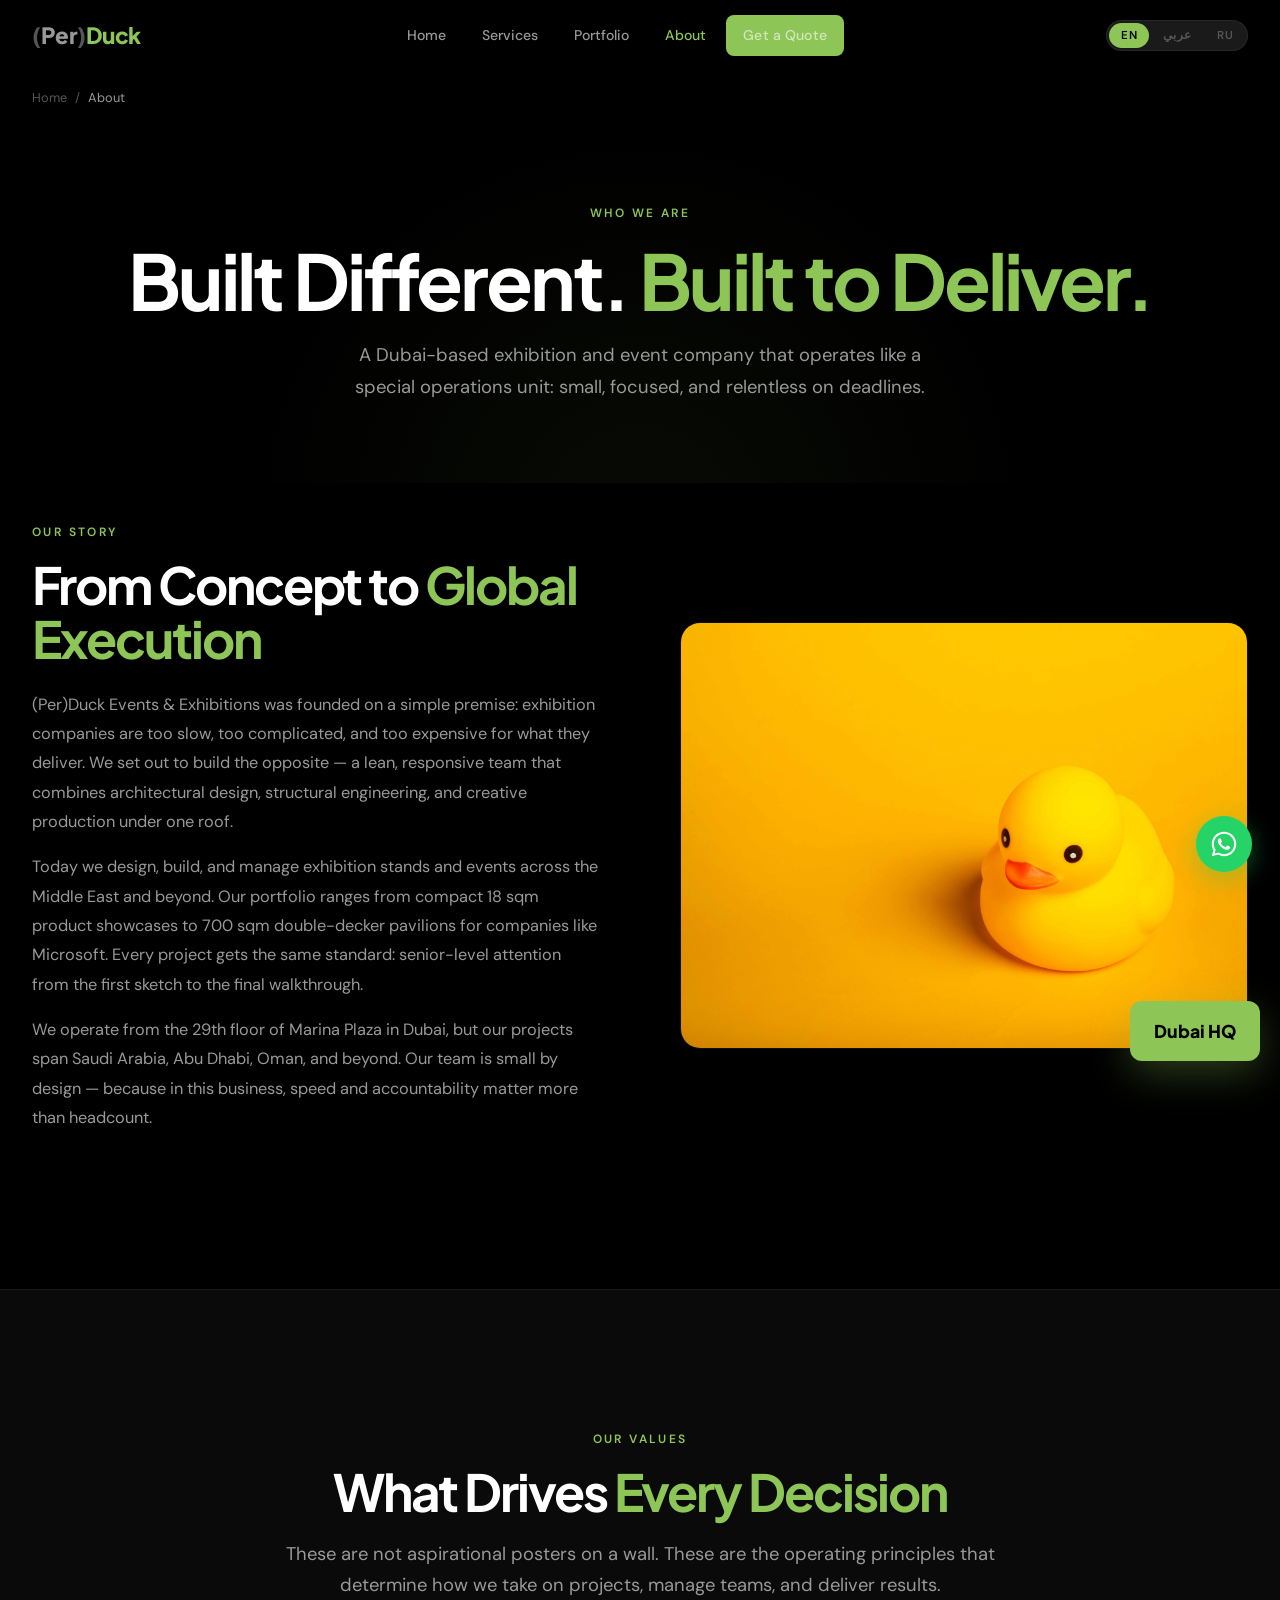
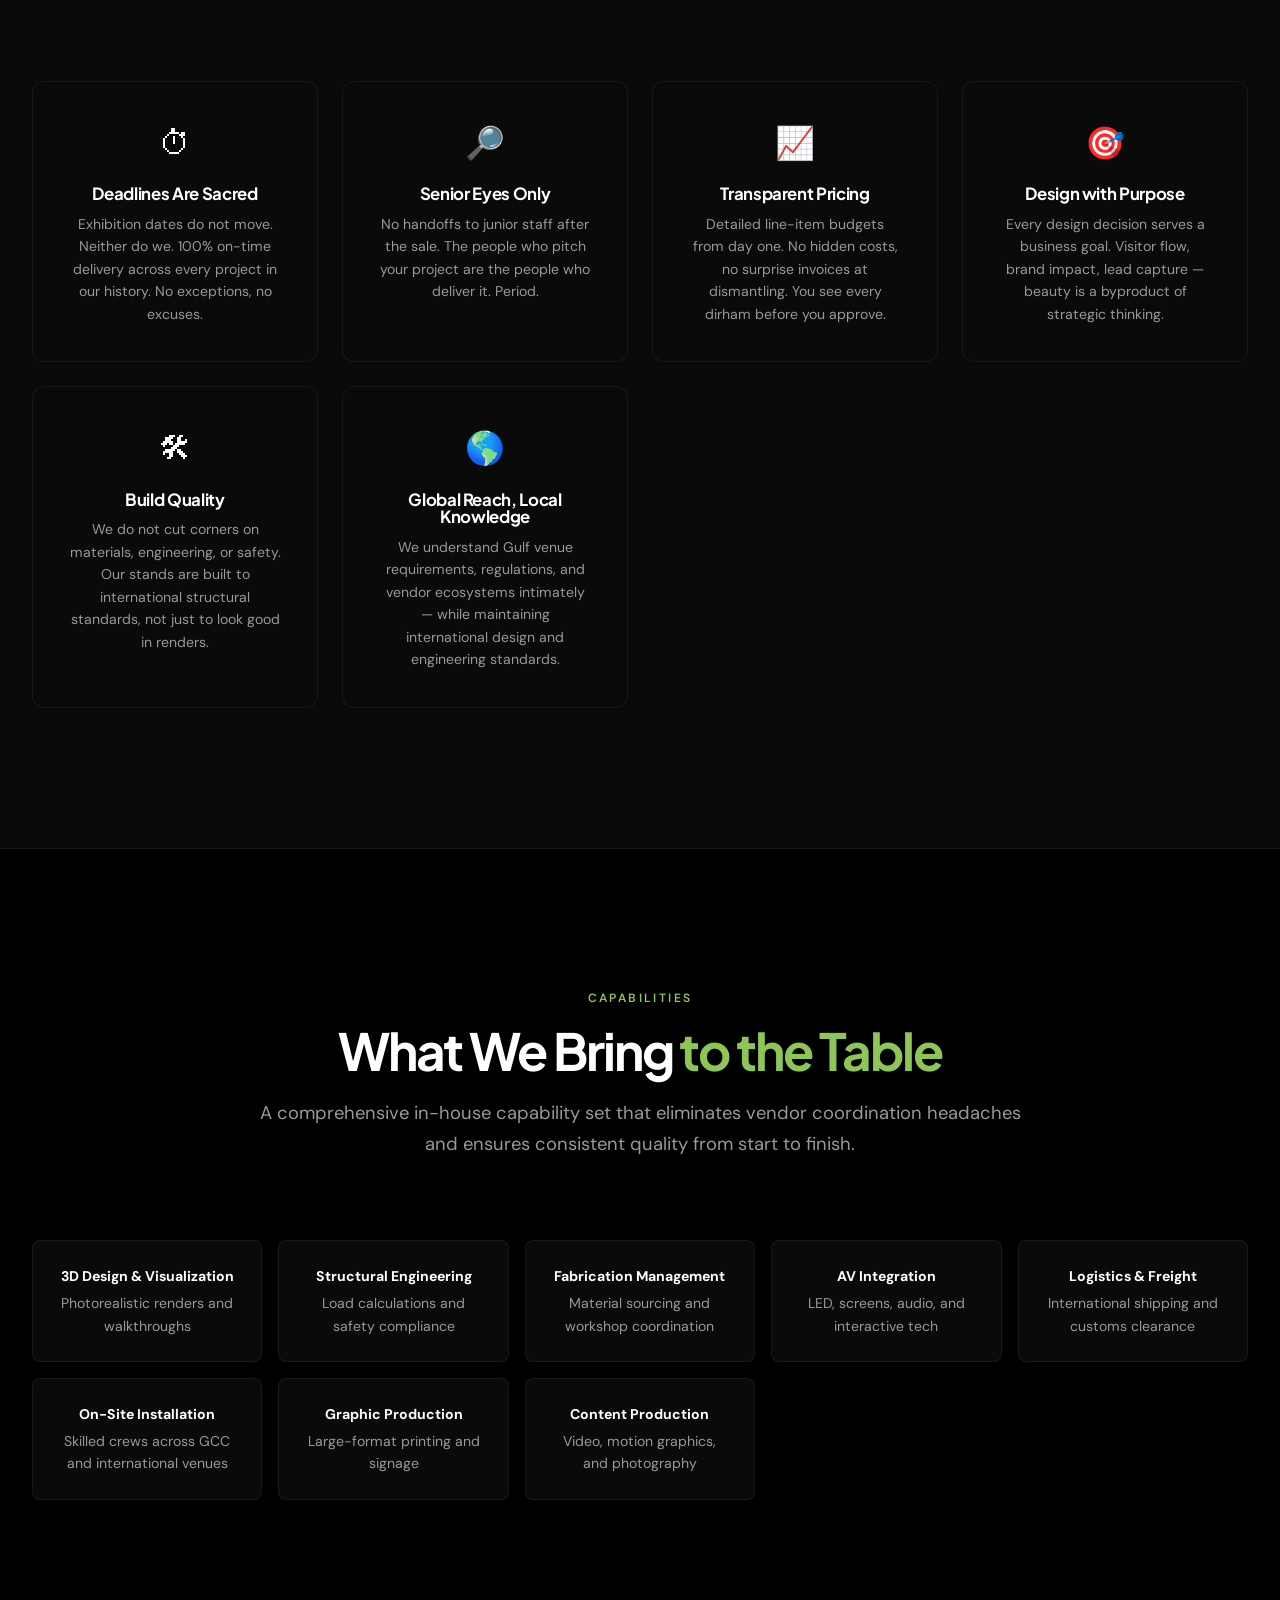
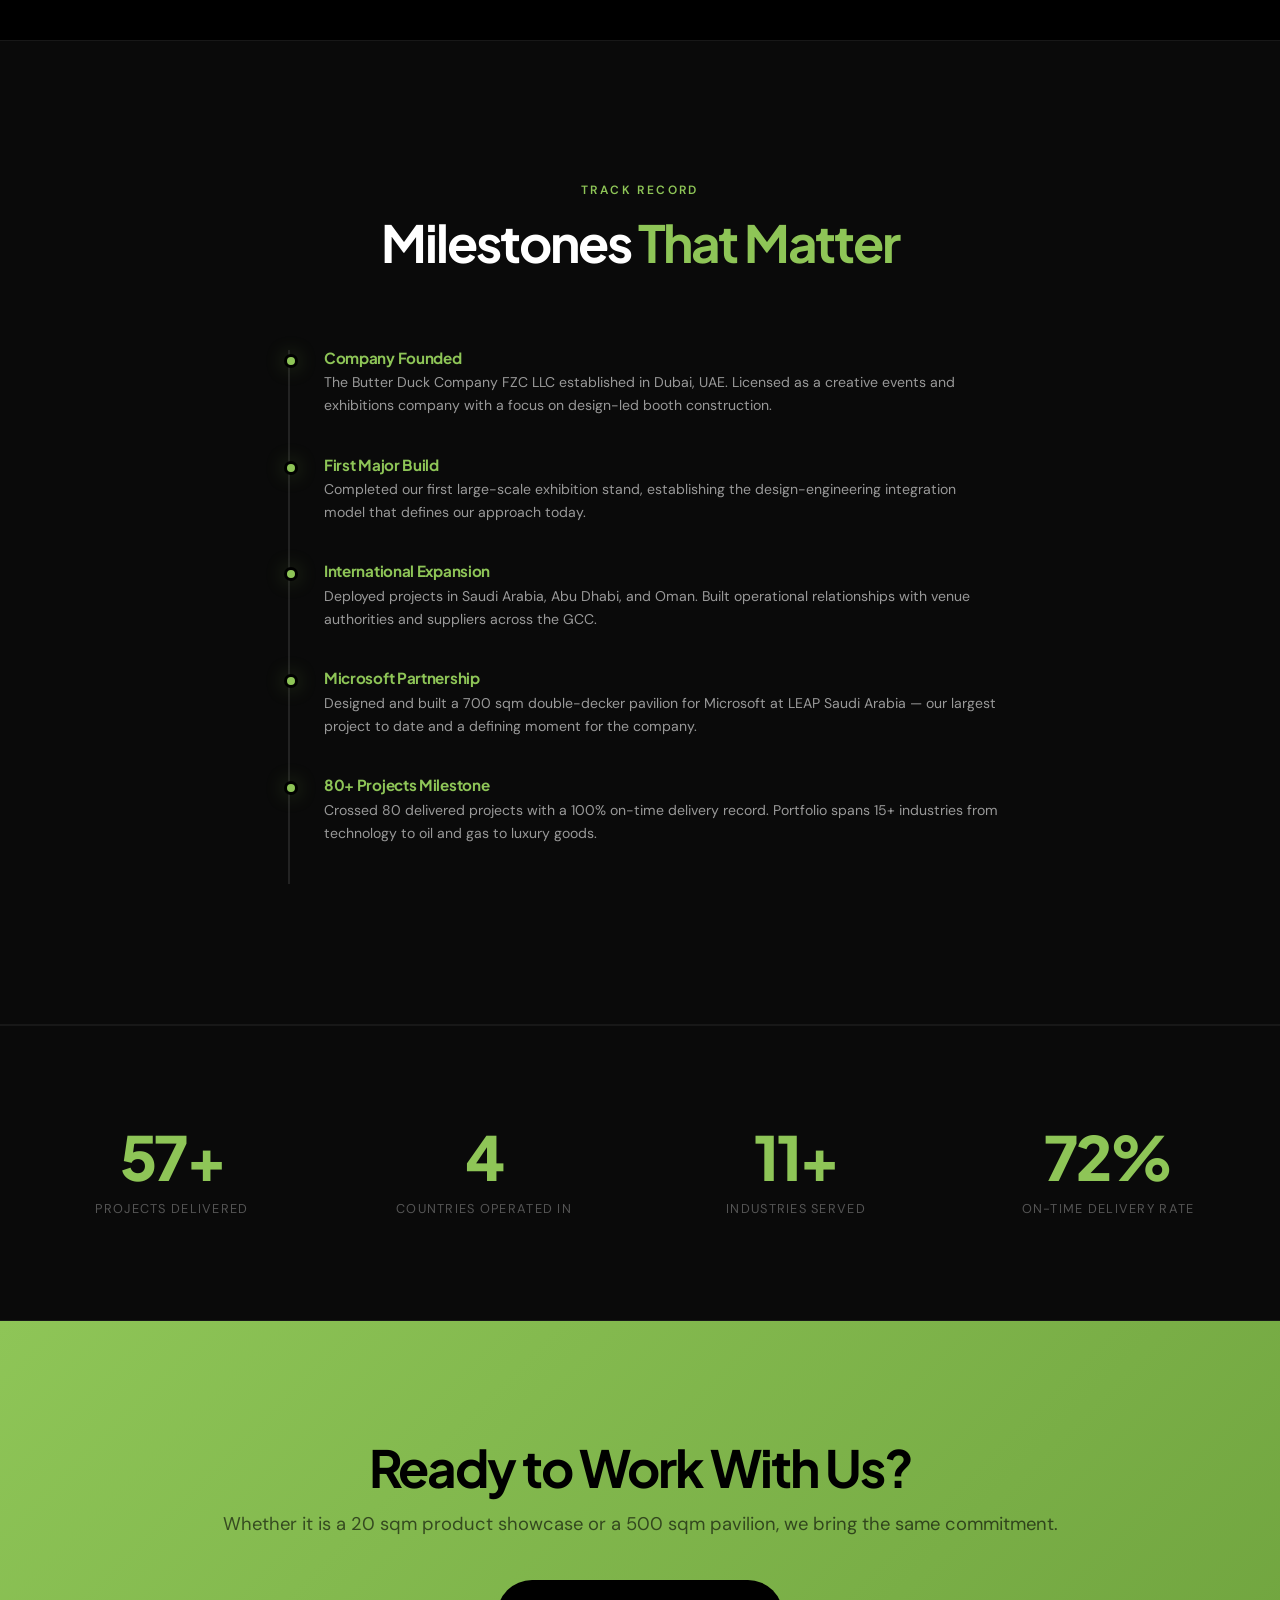
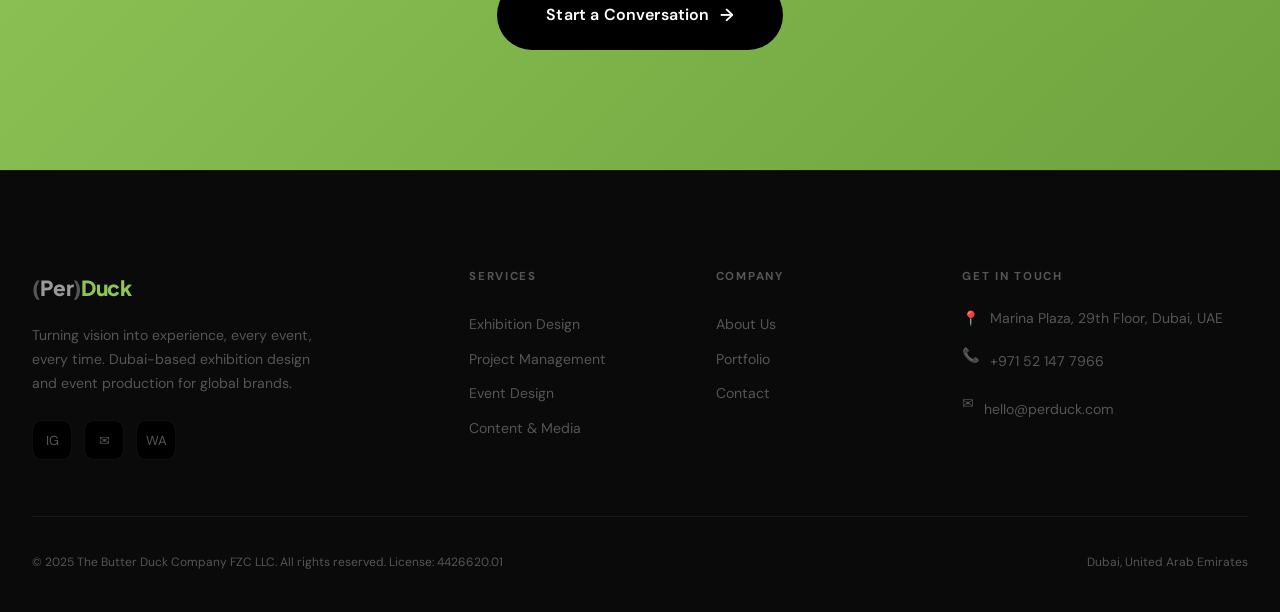
==== commit 33a29664: "Multi-language, analytics, case studies, client logos, favicon Features added: - i18n system: EN/AR/" ====
--- a/about.html
+++ b/about.html
@@ -13,7 +13,8 @@
   <link rel="canonical" href="https://perduck.com/about.html">
   <link rel="preconnect" href="https://fonts.googleapis.com">
   <link rel="preconnect" href="https://fonts.gstatic.com" crossorigin>
-  <link href="https://fonts.googleapis.com/css2?family=DM+Sans:opsz,wght@9..40,400;9..40,500;9..40,700&family=Plus+Jakarta+Sans:wght@600;700;800&display=swap" rel="stylesheet">
+  <link href="https://fonts.googleapis.com/css2?family=DM+Sans:opsz,wght@9..40,400;9..40,500;9..40,700&family=Noto+Sans+Arabic:wght@400;600;700&family=Plus+Jakarta+Sans:wght@600;700;800&display=swap" rel="stylesheet">
+  <link rel="icon" type="image/svg+xml" href="assets/favicon.svg">
   <link rel="stylesheet" href="style.css">
   <script type="application/ld+json">
   {"@context":"https://schema.org","@type":"Organization","name":"(Per)Duck Events & Exhibitions","legalName":"The Butter Duck Company FZC LLC","url":"https://perduck.com","telephone":"+971521477966","email":"hello@perduck.com","address":{"@type":"PostalAddress","streetAddress":"Marina Plaza, 29th Floor","addressLocality":"Dubai","addressCountry":"AE"}}
@@ -34,6 +35,7 @@
       <li><a href="about.html" class="active">About</a></li>
       <li><a href="contact.html" class="btn btn-nav btn-primary">Get a Quote</a></li>
     </ul>
+    <div class="lang-switcher" aria-label="Language"></div>
     <button class="burger" id="burger" aria-label="Open menu" aria-expanded="false"><span></span><span></span><span></span></button>
   </div>
 </nav>
@@ -181,20 +183,20 @@
     <div class="container">
       <div class="stats-grid">
         <div class="stat-item reveal">
-          <div class="stat-num">80+</div>
-          <div class="stat-text">Projects Delivered</div>
-        </div>
-        <div class="stat-item reveal">
-          <div class="stat-num">6</div>
-          <div class="stat-text">Countries</div>
-        </div>
-        <div class="stat-item reveal">
-          <div class="stat-num">15+</div>
-          <div class="stat-text">Industries</div>
-        </div>
-        <div class="stat-item reveal">
-          <div class="stat-num">100%</div>
-          <div class="stat-text">On-Time Delivery</div>
+          <div class="stat-num" data-count="80" data-suffix="+">0</div>
+          <div class="stat-text" data-i18n="stats.projects">Projects Delivered</div>
+        </div>
+        <div class="stat-item reveal">
+          <div class="stat-num" data-count="6">0</div>
+          <div class="stat-text" data-i18n="stats.countries">Countries</div>
+        </div>
+        <div class="stat-item reveal">
+          <div class="stat-num" data-count="15" data-suffix="+">0</div>
+          <div class="stat-text" data-i18n="stats.industries">Industries</div>
+        </div>
+        <div class="stat-item reveal">
+          <div class="stat-num" data-count="100" data-suffix="%">0</div>
+          <div class="stat-text" data-i18n="stats.ontime">On-Time Delivery</div>
         </div>
       </div>
     </div>
@@ -244,5 +246,7 @@
 </a>
 
 <script src="script.js"></script>
+<script src="i18n.js"></script>
+<script src="analytics.js"></script>
 </body>
 </html>
--- a/style.css
+++ b/style.css
@@ -1,30 +1,35 @@
 /* ============================================================
-   (Per)Duck Events & Exhibitions — Design System
-   Enterprise-grade CSS · WCAG 2.2 AA · All Pages
+   (Per)Duck Events & Exhibitions — Design System 2026
+   Cinematic · Parallax · WCAG 2.2 AA
+   Inspired by DJI + Anduril design language
    ============================================================ */
 
 /* --- Custom Properties --- */
 :root {
-  --bg-dark: #0a0a0a;
-  --bg-card: #141414;
-  --bg-hover: #1a1a1a;
-  --bg-elevated: #1e1e1e;
-  --text-primary: #f5f5f5;
-  --text-muted: #9b9b9c;
-  --text-dim: #666;
+  --bg-dark: #000000;
+  --bg-card: #0a0a0a;
+  --bg-hover: #141414;
+  --bg-elevated: #1a1a1a;
+  --bg-warm: #F1F0EA;
+  --text-primary: #ffffff;
+  --text-muted: #999999;
+  --text-dim: #555555;
   --accent: #8EC557;
   --accent-dark: #6fa33e;
-  --accent-glow: rgba(142, 197, 87, .15);
-  --border: rgba(255, 255, 255, .08);
-  --border-light: rgba(255, 255, 255, .12);
+  --accent-glow: rgba(142, 197, 87, .12);
+  --accent-neon: #DFF140;
+  --border: rgba(255, 255, 255, .06);
+  --border-light: rgba(255, 255, 255, .1);
   --radius: 12px;
   --radius-lg: 20px;
   --radius-sm: 8px;
   --font-heading: 'Plus Jakarta Sans', sans-serif;
   --font-body: 'DM Sans', sans-serif;
   --ease: cubic-bezier(.4, 0, .2, 1);
-  --transition: .3s var(--ease);
-  --max-width: 1280px;
+  --ease-out: cubic-bezier(0, 0, .2, 1);
+  --transition: .4s var(--ease-out);
+  --transition-slow: .6s var(--ease-out);
+  --max-width: 1320px;
   --nav-h: 72px;
 }
 
@@ -45,58 +50,62 @@
 :focus-visible { outline: 2px solid var(--accent); outline-offset: 3px; border-radius: 4px; }
 
 /* --- Layout --- */
-.container { width: 100%; max-width: var(--max-width); margin: 0 auto; padding: 0 24px; }
-section { padding: 100px 0; }
-.section-header { text-align: center; max-width: 720px; margin: 0 auto 64px; }
-.section-header p { margin-top: 16px; color: var(--text-muted); font-size: 1.1rem; }
-
-/* --- Typography --- */
-h1, h2, h3, h4, h5, h6 { font-family: var(--font-heading); font-weight: 700; line-height: 1.15; letter-spacing: -.02em; }
-h1 { font-size: clamp(2.4rem, 5vw, 4rem); }
-h2 { font-size: clamp(1.8rem, 3.5vw, 2.8rem); }
-h3 { font-size: clamp(1.2rem, 2vw, 1.5rem); }
+.container { width: 100%; max-width: var(--max-width); margin: 0 auto; padding: 0 32px; }
+section { padding: 140px 0; }
+.section-header { text-align: center; max-width: 780px; margin: 0 auto 80px; }
+.section-header p { margin-top: 20px; color: var(--text-muted); font-size: 1.15rem; line-height: 1.7; }
+
+/* --- Typography (DJI/Anduril-inspired scale) --- */
+h1, h2, h3, h4, h5, h6 { font-family: var(--font-heading); font-weight: 700; line-height: 1.05; letter-spacing: -.04em; }
+h1 { font-size: clamp(2.8rem, 6vw, 5rem); }
+h2 { font-size: clamp(2rem, 4vw, 3.2rem); }
+h3 { font-size: clamp(1.2rem, 2vw, 1.5rem); letter-spacing: -.02em; }
 .accent { color: var(--accent); }
 .text-muted { color: var(--text-muted); }
-.section-label { font-size: .8rem; text-transform: uppercase; letter-spacing: .15em; color: var(--accent); font-weight: 700; margin-bottom: 12px; display: block; }
-
-/* --- Buttons --- */
-.btn { display: inline-flex; align-items: center; gap: 8px; padding: 14px 32px; border-radius: var(--radius); font-weight: 600; font-size: .95rem; transition: all var(--transition); border: 1px solid transparent; white-space: nowrap; }
+.section-label { font-size: .75rem; text-transform: uppercase; letter-spacing: .2em; color: var(--accent); font-weight: 600; margin-bottom: 16px; display: block; }
+
+/* --- Buttons (DJI dual-CTA pattern) --- */
+.btn { display: inline-flex; align-items: center; gap: 10px; padding: 16px 36px; border-radius: 100px; font-weight: 600; font-size: .9rem; transition: all var(--transition); border: 1px solid transparent; white-space: nowrap; letter-spacing: .01em; }
 .btn-primary { background: var(--accent); color: var(--bg-dark); }
-.btn-primary:hover { background: var(--accent-dark); color: var(--bg-dark); transform: translateY(-2px); box-shadow: 0 8px 32px rgba(142, 197, 87, .25); }
-.btn-outline { border-color: var(--border-light); color: var(--text-primary); background: transparent; }
-.btn-outline:hover { border-color: var(--accent); color: var(--accent); }
-.btn-lg { padding: 18px 40px; font-size: 1.05rem; border-radius: var(--radius-lg); }
-.btn-nav { padding: 10px 24px; font-size: .9rem; }
-.btn .arrow { transition: transform var(--transition); }
-.btn:hover .arrow { transform: translateX(4px); }
+.btn-primary:hover { background: var(--accent-dark); color: var(--bg-dark); transform: translateY(-2px); box-shadow: 0 12px 40px rgba(142, 197, 87, .3); }
+.btn-outline { border-color: rgba(255,255,255,.2); color: var(--text-primary); background: transparent; }
+.btn-outline:hover { border-color: var(--accent); color: var(--accent); background: rgba(142, 197, 87, .05); }
+.btn-lg { padding: 20px 48px; font-size: 1rem; }
+.btn-nav { padding: 10px 24px; font-size: .85rem; }
+.btn .arrow { transition: transform var(--transition); font-size: 1.1em; }
+.btn:hover .arrow { transform: translateX(5px); }
+
+/* Ghost button — Anduril-style subdued default */
+.btn-ghost { color: var(--text-muted); border-color: transparent; opacity: .7; padding: 16px 24px; }
+.btn-ghost:hover { opacity: 1; color: var(--text-primary); }
 
 /* ============================================================
    NAVBAR + MEGA MENU
    ============================================================ */
-.navbar { position: fixed; top: 0; left: 0; right: 0; z-index: 1000; background: rgba(10, 10, 10, .85); backdrop-filter: blur(20px); -webkit-backdrop-filter: blur(20px); border-bottom: 1px solid var(--border); height: var(--nav-h); display: flex; align-items: center; }
-.navbar.scrolled { background: rgba(10, 10, 10, .95); }
+.navbar { position: fixed; top: 0; left: 0; right: 0; z-index: 1000; background: transparent; backdrop-filter: blur(0px); -webkit-backdrop-filter: blur(0px); border-bottom: 1px solid transparent; height: var(--nav-h); display: flex; align-items: center; transition: all .5s var(--ease-out); }
+.navbar.scrolled { background: rgba(0, 0, 0, .9); backdrop-filter: blur(24px); -webkit-backdrop-filter: blur(24px); border-bottom-color: var(--border); }
 .nav-container { display: flex; align-items: center; justify-content: space-between; }
-.logo { display: flex; align-items: center; font-family: var(--font-heading); font-size: 1.4rem; font-weight: 800; color: var(--text-primary); }
+.logo { display: flex; align-items: center; font-family: var(--font-heading); font-size: 1.4rem; font-weight: 800; color: var(--text-primary); letter-spacing: -.02em; }
 .logo:hover { color: var(--text-primary); }
-.logo-paren { color: var(--text-muted); }
+.logo-paren { color: var(--text-dim); }
 .logo-per { color: var(--text-muted); }
 .logo-duck { color: var(--accent); }
 
 .nav-links { display: flex; align-items: center; gap: 4px; }
 .nav-links > li { position: relative; }
-.nav-links > li > a { display: flex; align-items: center; gap: 4px; padding: 8px 16px; color: var(--text-muted); font-size: .9rem; font-weight: 500; border-radius: var(--radius-sm); transition: all var(--transition); }
-.nav-links > li > a:hover, .nav-links > li > a[aria-expanded="true"] { color: var(--text-primary); background: rgba(255, 255, 255, .05); }
+.nav-links > li > a { display: flex; align-items: center; gap: 4px; padding: 8px 16px; color: rgba(255,255,255,.6); font-size: .88rem; font-weight: 500; border-radius: var(--radius-sm); transition: all var(--transition); }
+.nav-links > li > a:hover, .nav-links > li > a[aria-expanded="true"] { color: var(--text-primary); }
 .nav-links > li > a.active { color: var(--accent); }
 .dd-arrow { font-size: .6rem; transition: transform var(--transition); }
 [aria-expanded="true"] .dd-arrow { transform: rotate(180deg); }
 
 /* Mega Menu */
-.mega-menu { position: absolute; top: calc(100% + 16px); left: 50%; transform: translateX(-50%) translateY(8px); opacity: 0; visibility: hidden; pointer-events: none; background: var(--bg-card); border: 1px solid var(--border); border-radius: var(--radius); padding: 20px; min-width: 460px; display: grid; grid-template-columns: 1fr 1fr; gap: 6px; box-shadow: 0 20px 60px rgba(0, 0, 0, .5); transition: opacity var(--transition), transform var(--transition), visibility var(--transition); }
+.mega-menu { position: absolute; top: calc(100% + 16px); left: 50%; transform: translateX(-50%) translateY(8px); opacity: 0; visibility: hidden; pointer-events: none; background: var(--bg-elevated); border: 1px solid var(--border-light); border-radius: var(--radius); padding: 20px; min-width: 460px; display: grid; grid-template-columns: 1fr 1fr; gap: 6px; box-shadow: 0 24px 80px rgba(0, 0, 0, .6); transition: opacity var(--transition), transform var(--transition), visibility var(--transition); }
 .mega-menu.show { opacity: 1; visibility: visible; pointer-events: auto; transform: translateX(-50%) translateY(0); }
 .mega-item { display: flex; gap: 12px; padding: 14px; border-radius: var(--radius-sm); transition: background var(--transition); color: var(--text-primary); }
 .mega-item:hover { background: var(--bg-hover); color: var(--text-primary); }
 .mega-icon { width: 40px; height: 40px; border-radius: 10px; background: var(--accent-glow); display: flex; align-items: center; justify-content: center; font-size: 1.1rem; flex-shrink: 0; }
-.mega-text h4 { font-size: .88rem; font-weight: 600; margin-bottom: 2px; font-family: var(--font-body); }
+.mega-text h4 { font-size: .88rem; font-weight: 600; margin-bottom: 2px; font-family: var(--font-body); letter-spacing: 0; }
 .mega-text p { font-size: .76rem; color: var(--text-muted); line-height: 1.4; }
 .mega-menu.portfolio-mm { min-width: 540px; grid-template-columns: 1fr 1fr 1fr; }
 
@@ -121,7 +130,7 @@
 .mob-accordion-panel.open { max-height: 300px; }
 .mob-accordion-panel a { display: block; padding: 10px 16px 10px 32px; color: var(--text-dim); font-size: .9rem; }
 .mob-accordion-panel a:hover { color: var(--accent); }
-.mob-backdrop { position: fixed; inset: 0; background: rgba(0, 0, 0, .6); z-index: 998; opacity: 0; visibility: hidden; transition: all var(--transition); }
+.mob-backdrop { position: fixed; inset: 0; background: rgba(0, 0, 0, .7); z-index: 998; opacity: 0; visibility: hidden; transition: all var(--transition); }
 .mob-backdrop.open { opacity: 1; visibility: visible; }
 
 @media (max-width: 960px) {
@@ -130,21 +139,21 @@
 }
 
 /* ============================================================
-   HERO
+   HERO — Cinematic parallax
    ============================================================ */
 .hero { position: relative; min-height: 100vh; display: flex; align-items: center; padding-top: var(--nav-h); overflow: hidden; }
-.hero-bg { position: absolute; inset: 0; }
+.hero-bg { position: absolute; inset: -20%; will-change: transform; }
 .hero-bg-img { width: 100%; height: 100%; object-fit: cover; }
-.hero-overlay { position: absolute; inset: 0; background: linear-gradient(135deg, rgba(10, 10, 10, .9) 0%, rgba(10, 10, 10, .6) 50%, rgba(10, 10, 10, .88) 100%); }
-.hero-content { position: relative; z-index: 2; max-width: 780px; padding: 80px 0; }
-.hero-badge { display: inline-block; padding: 8px 20px; border: 1px solid var(--accent); border-radius: 100px; font-size: .78rem; font-weight: 600; color: var(--accent); text-transform: uppercase; letter-spacing: .1em; margin-bottom: 24px; }
-.hero h1 { margin-bottom: 24px; }
-.hero-sub { font-size: 1.15rem; color: var(--text-muted); line-height: 1.7; max-width: 600px; margin-bottom: 40px; }
-.hero-sub strong { color: var(--text-primary); }
+.hero-overlay { position: absolute; inset: 0; background: linear-gradient(180deg, rgba(0,0,0,.7) 0%, rgba(0,0,0,.4) 40%, rgba(0,0,0,.85) 100%); }
+.hero-content { position: relative; z-index: 2; max-width: 840px; padding: 100px 0; }
+.hero-badge { display: inline-block; padding: 8px 24px; border: 1px solid rgba(142,197,87,.4); border-radius: 100px; font-size: .75rem; font-weight: 600; color: var(--accent); text-transform: uppercase; letter-spacing: .15em; margin-bottom: 32px; backdrop-filter: blur(8px); background: rgba(142,197,87,.05); }
+.hero h1 { margin-bottom: 28px; line-height: 1.0; }
+.hero-sub { font-size: 1.2rem; color: var(--text-muted); line-height: 1.7; max-width: 620px; margin-bottom: 48px; }
+.hero-sub strong { color: var(--text-primary); font-weight: 600; }
 .hero-cta { display: flex; gap: 16px; flex-wrap: wrap; }
-.hero-stats { display: flex; gap: 48px; margin-top: 64px; padding-top: 40px; border-top: 1px solid var(--border); }
-.hero-stat .num { font-family: var(--font-heading); font-size: 2.2rem; font-weight: 800; color: var(--accent); }
-.hero-stat .label { font-size: .85rem; color: var(--text-muted); margin-top: 4px; }
+.hero-stats { display: flex; gap: 56px; margin-top: 80px; padding-top: 48px; border-top: 1px solid rgba(255,255,255,.08); }
+.hero-stat .num { font-family: var(--font-heading); font-size: 2.6rem; font-weight: 800; color: var(--accent); letter-spacing: -.03em; }
+.hero-stat .label { font-size: .8rem; color: var(--text-dim); margin-top: 4px; text-transform: uppercase; letter-spacing: .08em; }
 @media (max-width: 640px) {
   .hero-stats { gap: 24px; flex-wrap: wrap; }
   .hero-cta { flex-direction: column; }
@@ -152,28 +161,43 @@
 }
 
 /* ============================================================
+   CINEMATIC DIVIDER — Full-bleed parallax image sections
+   ============================================================ */
+.cine-divider { position: relative; height: 60vh; overflow: hidden; }
+.cine-divider-bg { position: absolute; inset: -20%; will-change: transform; }
+.cine-divider-bg img { width: 100%; height: 100%; object-fit: cover; }
+.cine-divider-overlay { position: absolute; inset: 0; background: linear-gradient(180deg, var(--bg-dark) 0%, rgba(0,0,0,.2) 30%, rgba(0,0,0,.2) 70%, var(--bg-dark) 100%); }
+.cine-divider-content { position: relative; z-index: 2; height: 100%; display: flex; align-items: center; justify-content: center; text-align: center; }
+.cine-divider-content h2 { font-size: clamp(1.6rem, 3.5vw, 2.8rem); color: var(--text-primary); max-width: 700px; }
+.cine-divider-content p { color: var(--text-muted); font-size: 1.1rem; margin-top: 16px; }
+
+/* ============================================================
    TRUST BAR
    ============================================================ */
-.trust-bar { padding: 48px 0; border-bottom: 1px solid var(--border); }
-.trust-logos { display: flex; align-items: center; justify-content: center; gap: 48px; flex-wrap: wrap; }
-.trust-item { font-family: var(--font-heading); font-size: 1.05rem; font-weight: 700; color: var(--text-dim); letter-spacing: .02em; opacity: .5; transition: opacity var(--transition); white-space: nowrap; }
-.trust-item:hover { opacity: .8; }
+.trust-bar { padding: 56px 0; border-bottom: 1px solid var(--border); }
+.trust-label { text-align: center; font-size: .7rem; text-transform: uppercase; letter-spacing: .2em; color: var(--text-dim); margin-bottom: 28px; }
+.trust-logos { display: flex; align-items: center; justify-content: center; gap: 56px; flex-wrap: wrap; }
+.trust-item { font-family: var(--font-heading); font-size: 1.1rem; font-weight: 700; color: var(--text-dim); letter-spacing: .02em; opacity: .4; transition: opacity var(--transition-slow); white-space: nowrap; }
+.trust-item:hover { opacity: .7; }
+.trust-logo { height: 28px; width: auto; opacity: .35; transition: opacity var(--transition-slow); filter: brightness(0) invert(1); }
+.trust-logo:hover { opacity: .65; }
 
 /* ============================================================
    SERVICES
    ============================================================ */
-.services-grid { display: grid; grid-template-columns: repeat(auto-fit, minmax(270px, 1fr)); gap: 24px; }
-.service-card { background: var(--bg-card); border: 1px solid var(--border); border-radius: var(--radius-lg); padding: 36px 28px; transition: all var(--transition); position: relative; overflow: hidden; }
-.service-card::before { content: ''; position: absolute; top: 0; left: 0; right: 0; height: 3px; background: var(--accent); transform: scaleX(0); transition: transform var(--transition); transform-origin: left; }
-.service-card:hover { border-color: var(--accent); transform: translateY(-4px); }
+.services-grid { display: grid; grid-template-columns: repeat(auto-fit, minmax(280px, 1fr)); gap: 24px; }
+.service-card { background: var(--bg-card); border: 1px solid var(--border); border-radius: var(--radius-lg); padding: 40px 32px; transition: all var(--transition-slow); position: relative; overflow: hidden; }
+.service-card::before { content: ''; position: absolute; top: 0; left: 0; right: 0; height: 2px; background: var(--accent); transform: scaleX(0); transition: transform var(--transition-slow); transform-origin: left; }
+.service-card:hover { border-color: rgba(142,197,87,.2); transform: translateY(-6px); box-shadow: 0 20px 60px rgba(0,0,0,.3); }
 .service-card:hover::before { transform: scaleX(1); }
-.service-icon { width: 52px; height: 52px; border-radius: 14px; background: var(--accent-glow); display: flex; align-items: center; justify-content: center; font-size: 1.4rem; margin-bottom: 20px; }
-.service-card h3 { margin-bottom: 10px; }
+.service-icon { width: 56px; height: 56px; border-radius: 14px; background: var(--accent-glow); display: flex; align-items: center; justify-content: center; font-size: 1.5rem; margin-bottom: 24px; }
+.service-card h3 { margin-bottom: 12px; }
 .service-card p { color: var(--text-muted); font-size: .92rem; line-height: 1.7; }
-.service-link { display: inline-flex; align-items: center; gap: 6px; margin-top: 18px; font-size: .88rem; font-weight: 600; color: var(--accent); }
+.service-link { display: inline-flex; align-items: center; gap: 6px; margin-top: 20px; font-size: .85rem; font-weight: 600; color: var(--accent); opacity: .7; transition: opacity var(--transition); }
+.service-link:hover { opacity: 1; }
 
 /* Services Page — Detailed Sections */
-.service-detail { display: grid; grid-template-columns: 1fr 1fr; gap: 64px; align-items: center; padding: 80px 0; border-bottom: 1px solid var(--border); }
+.service-detail { display: grid; grid-template-columns: 1fr 1fr; gap: 80px; align-items: center; padding: 100px 0; border-bottom: 1px solid var(--border); }
 .service-detail:last-child { border-bottom: none; }
 .service-detail.reverse { direction: rtl; }
 .service-detail.reverse > * { direction: ltr; }
@@ -182,159 +206,163 @@
 .sd-text p { color: var(--text-muted); line-height: 1.8; margin-bottom: 12px; }
 .sd-text ul { margin-top: 16px; }
 .sd-text li { padding: 6px 0 6px 28px; position: relative; color: var(--text-muted); font-size: .92rem; }
-.sd-text li::before { content: '✓'; position: absolute; left: 0; color: var(--accent); font-weight: 700; }
+.sd-text li::before { content: '\2713'; position: absolute; left: 0; color: var(--accent); font-weight: 700; }
 .sd-visual { border-radius: var(--radius-lg); overflow: hidden; border: 1px solid var(--border); aspect-ratio: 4/3; }
-.sd-visual img { width: 100%; height: 100%; object-fit: cover; }
+.sd-visual img { width: 100%; height: 100%; object-fit: cover; transition: transform 1.2s var(--ease-out); }
+.sd-visual:hover img { transform: scale(1.04); }
 @media (max-width: 768px) {
   .service-detail, .service-detail.reverse { grid-template-columns: 1fr; direction: ltr; gap: 32px; }
 }
 
 /* ============================================================
-   PORTFOLIO
-   ============================================================ */
-.portfolio-grid { display: grid; grid-template-columns: repeat(auto-fit, minmax(360px, 1fr)); gap: 32px; }
-.project-card { background: var(--bg-card); border: 1px solid var(--border); border-radius: var(--radius-lg); overflow: hidden; transition: all var(--transition); }
-.project-card:hover { border-color: rgba(142, 197, 87, .3); transform: translateY(-4px); box-shadow: 0 16px 48px rgba(0, 0, 0, .3); }
+   PORTFOLIO — Cinematic cards
+   ============================================================ */
+.portfolio-grid { display: grid; grid-template-columns: repeat(auto-fit, minmax(380px, 1fr)); gap: 32px; }
+.project-card { background: var(--bg-card); border: 1px solid var(--border); border-radius: var(--radius-lg); overflow: hidden; transition: all var(--transition-slow); }
+.project-card:hover { border-color: rgba(142, 197, 87, .2); transform: translateY(-6px); box-shadow: 0 24px 64px rgba(0, 0, 0, .4); }
 .project-img { aspect-ratio: 16/10; overflow: hidden; }
-.project-img img { width: 100%; height: 100%; object-fit: cover; transition: transform .6s ease; }
-.project-card:hover .project-img img { transform: scale(1.05); }
-.project-body { padding: 28px; }
-.project-tags { display: flex; gap: 8px; flex-wrap: wrap; margin-bottom: 12px; }
-.tag { padding: 4px 12px; background: var(--accent-glow); color: var(--accent); font-size: .73rem; font-weight: 600; border-radius: 100px; text-transform: uppercase; letter-spacing: .05em; }
+.project-img img { width: 100%; height: 100%; object-fit: cover; transition: transform 1s var(--ease-out); }
+.project-card:hover .project-img img { transform: scale(1.06); }
+.project-body { padding: 32px; }
+.project-tags { display: flex; gap: 8px; flex-wrap: wrap; margin-bottom: 14px; }
+.tag { padding: 5px 14px; background: var(--accent-glow); color: var(--accent); font-size: .7rem; font-weight: 600; border-radius: 100px; text-transform: uppercase; letter-spacing: .06em; }
 .project-body h3 { margin-bottom: 6px; }
-.project-client { font-size: .88rem; color: var(--accent); font-weight: 600; margin-bottom: 8px; }
-.project-body > p { color: var(--text-muted); font-size: .88rem; line-height: 1.6; }
-.project-specs { display: flex; gap: 24px; margin-top: 16px; padding-top: 16px; border-top: 1px solid var(--border); }
-.spec { font-size: .78rem; color: var(--text-dim); }
+.project-client { font-size: .85rem; color: var(--accent); font-weight: 600; margin-bottom: 10px; }
+.project-body > p { color: var(--text-muted); font-size: .88rem; line-height: 1.7; }
+.project-specs { display: flex; gap: 28px; margin-top: 20px; padding-top: 20px; border-top: 1px solid var(--border); }
+.spec { font-size: .75rem; color: var(--text-dim); }
 .spec strong { color: var(--text-muted); display: block; font-size: .82rem; }
 @media (max-width: 480px) { .portfolio-grid { grid-template-columns: 1fr; } }
 
 /* ============================================================
-   STATS
-   ============================================================ */
-.stats-section { background: var(--bg-card); border-top: 1px solid var(--border); border-bottom: 1px solid var(--border); }
+   STATS — Counter animation
+   ============================================================ */
+.stats-section { background: var(--bg-card); border-top: 1px solid var(--border); border-bottom: 1px solid var(--border); padding: 100px 0; }
 .stats-grid { display: grid; grid-template-columns: repeat(4, 1fr); gap: 32px; text-align: center; }
-.stat-item .stat-num { font-family: var(--font-heading); font-size: clamp(2rem, 4vw, 3.2rem); font-weight: 800; color: var(--accent); }
-.stat-item .stat-text { font-size: .88rem; color: var(--text-muted); margin-top: 8px; }
+.stat-item .stat-num { font-family: var(--font-heading); font-size: clamp(2.4rem, 5vw, 3.8rem); font-weight: 800; color: var(--accent); letter-spacing: -.04em; line-height: 1; }
+.stat-item .stat-text { font-size: .8rem; color: var(--text-dim); margin-top: 12px; text-transform: uppercase; letter-spacing: .1em; }
 @media (max-width: 640px) { .stats-grid { grid-template-columns: repeat(2, 1fr); } }
 
 /* ============================================================
    VOICEVAULT
    ============================================================ */
-.voicevault { background: linear-gradient(135deg, var(--bg-card) 0%, rgba(142, 197, 87, .05) 100%); border-top: 1px solid var(--border); border-bottom: 1px solid var(--border); }
-.vv-grid { display: grid; grid-template-columns: 1fr 1fr; gap: 64px; align-items: center; }
+.voicevault { background: var(--bg-card); border-top: 1px solid var(--border); border-bottom: 1px solid var(--border); }
+.vv-grid { display: grid; grid-template-columns: 1fr 1fr; gap: 80px; align-items: center; }
 .vv-content .section-label { text-align: left; }
-.vv-content h2 { margin-bottom: 20px; }
-.vv-content > p { color: var(--text-muted); line-height: 1.8; margin-bottom: 24px; }
-.vv-features { display: flex; flex-direction: column; gap: 16px; margin-bottom: 32px; }
-.vv-feat { display: flex; gap: 12px; }
-.vv-feat-icon { width: 36px; height: 36px; border-radius: 10px; background: var(--accent-glow); display: flex; align-items: center; justify-content: center; font-size: 1rem; flex-shrink: 0; }
-.vv-feat h4 { font-size: .92rem; font-weight: 600; margin-bottom: 2px; font-family: var(--font-body); }
-.vv-feat p { font-size: .84rem; color: var(--text-muted); }
-.vv-visual { background: var(--bg-dark); border: 1px solid var(--border); border-radius: var(--radius-lg); padding: 48px; display: flex; flex-direction: column; align-items: center; justify-content: center; min-height: 380px; text-align: center; }
-.vv-visual .vv-big-icon { font-size: 4rem; margin-bottom: 16px; }
-.vv-visual h3 { color: var(--accent); margin-bottom: 8px; }
-.vv-visual p { color: var(--text-dim); font-size: .88rem; }
+.vv-content h2 { margin-bottom: 24px; }
+.vv-content > p { color: var(--text-muted); line-height: 1.8; margin-bottom: 28px; font-size: 1.05rem; }
+.vv-features { display: flex; flex-direction: column; gap: 20px; margin-bottom: 36px; }
+.vv-feat { display: flex; gap: 14px; }
+.vv-feat-icon { width: 40px; height: 40px; border-radius: 10px; background: var(--accent-glow); display: flex; align-items: center; justify-content: center; font-size: 1rem; flex-shrink: 0; }
+.vv-feat h4 { font-size: .92rem; font-weight: 600; margin-bottom: 4px; font-family: var(--font-body); letter-spacing: 0; }
+.vv-feat p { font-size: .84rem; color: var(--text-muted); line-height: 1.6; }
+.vv-visual { background: var(--bg-dark); border: 1px solid var(--border); border-radius: var(--radius-lg); padding: 56px; display: flex; flex-direction: column; align-items: center; justify-content: center; min-height: 400px; text-align: center; position: relative; overflow: hidden; }
+.vv-visual::before { content: ''; position: absolute; inset: 0; background: radial-gradient(circle at 50% 50%, rgba(142,197,87,.08) 0%, transparent 70%); }
+.vv-visual .vv-big-icon { font-size: 4.5rem; margin-bottom: 20px; position: relative; }
+.vv-visual h3 { color: var(--accent); margin-bottom: 8px; position: relative; }
+.vv-visual p { color: var(--text-dim); font-size: .88rem; position: relative; }
 @media (max-width: 768px) { .vv-grid { grid-template-columns: 1fr; } }
 
 /* ============================================================
    ABOUT
    ============================================================ */
-.about-grid { display: grid; grid-template-columns: 1fr 1fr; gap: 64px; align-items: center; }
+.about-grid { display: grid; grid-template-columns: 1fr 1fr; gap: 80px; align-items: center; }
 .about-text .section-label { text-align: left; }
-.about-text h2 { margin-bottom: 20px; }
-.about-text p { color: var(--text-muted); line-height: 1.8; margin-bottom: 14px; }
+.about-text h2 { margin-bottom: 24px; }
+.about-text p { color: var(--text-muted); line-height: 1.8; margin-bottom: 16px; font-size: 1.02rem; }
 .about-visual { position: relative; }
 .about-img { border-radius: var(--radius-lg); overflow: hidden; border: 1px solid var(--border); }
-.about-img img { width: 100%; aspect-ratio: 4/3; object-fit: cover; }
-.about-badge { position: absolute; bottom: -12px; right: -12px; background: var(--accent); color: var(--bg-dark); padding: 14px 22px; border-radius: var(--radius); font-family: var(--font-heading); font-weight: 800; font-size: 1.1rem; box-shadow: 0 8px 32px rgba(142, 197, 87, .3); }
+.about-img img { width: 100%; aspect-ratio: 4/3; object-fit: cover; transition: transform 1.2s var(--ease-out); }
+.about-img:hover img { transform: scale(1.03); }
+.about-badge { position: absolute; bottom: -12px; right: -12px; background: var(--accent); color: var(--bg-dark); padding: 16px 24px; border-radius: var(--radius); font-family: var(--font-heading); font-weight: 800; font-size: 1.1rem; box-shadow: 0 12px 40px rgba(142, 197, 87, .3); }
 @media (max-width: 768px) { .about-grid { grid-template-columns: 1fr; } .about-badge { right: 16px; } }
 
 /* Values Grid */
-.values-grid { display: grid; grid-template-columns: repeat(auto-fit, minmax(230px, 1fr)); gap: 24px; margin-top: 48px; }
-.value-card { background: var(--bg-card); border: 1px solid var(--border); border-radius: var(--radius); padding: 32px; text-align: center; transition: border-color var(--transition); }
-.value-card:hover { border-color: var(--accent); }
+.values-grid { display: grid; grid-template-columns: repeat(auto-fit, minmax(240px, 1fr)); gap: 24px; margin-top: 56px; }
+.value-card { background: var(--bg-card); border: 1px solid var(--border); border-radius: var(--radius); padding: 36px; text-align: center; transition: all var(--transition-slow); }
+.value-card:hover { border-color: rgba(142,197,87,.2); transform: translateY(-4px); }
 .value-icon { font-size: 2rem; margin-bottom: 16px; }
-.value-card h3 { margin-bottom: 8px; font-size: 1.05rem; }
-.value-card p { color: var(--text-muted); font-size: .88rem; }
+.value-card h3 { margin-bottom: 10px; font-size: 1.05rem; }
+.value-card p { color: var(--text-muted); font-size: .88rem; line-height: 1.6; }
 
 /* Timeline */
-.timeline { max-width: 680px; margin: 48px auto 0; position: relative; padding-left: 40px; }
-.timeline::before { content: ''; position: absolute; left: 8px; top: 0; bottom: 0; width: 2px; background: var(--border); }
-.tl-item { position: relative; padding-bottom: 36px; }
-.tl-item::before { content: ''; position: absolute; left: -36px; top: 4px; width: 14px; height: 14px; border-radius: 50%; background: var(--accent); border: 3px solid var(--bg-dark); }
-.tl-item h3 { font-size: .95rem; color: var(--accent); margin-bottom: 4px; }
-.tl-item p { color: var(--text-muted); font-size: .88rem; }
+.timeline { max-width: 720px; margin: 56px auto 0; position: relative; padding-left: 44px; }
+.timeline::before { content: ''; position: absolute; left: 8px; top: 0; bottom: 0; width: 2px; background: var(--border-light); }
+.tl-item { position: relative; padding-bottom: 40px; }
+.tl-item::before { content: ''; position: absolute; left: -40px; top: 4px; width: 14px; height: 14px; border-radius: 50%; background: var(--accent); border: 3px solid var(--bg-dark); box-shadow: 0 0 20px rgba(142,197,87,.3); }
+.tl-item h3 { font-size: .95rem; color: var(--accent); margin-bottom: 6px; }
+.tl-item p { color: var(--text-muted); font-size: .88rem; line-height: 1.6; }
 
 /* Capabilities list */
-.cap-grid { display: grid; grid-template-columns: repeat(auto-fit, minmax(200px, 1fr)); gap: 16px; margin-top: 32px; }
-.cap-item { padding: 20px; background: var(--bg-card); border: 1px solid var(--border); border-radius: var(--radius-sm); text-align: center; font-size: .9rem; color: var(--text-muted); }
+.cap-grid { display: grid; grid-template-columns: repeat(auto-fit, minmax(200px, 1fr)); gap: 16px; margin-top: 36px; }
+.cap-item { padding: 24px; background: var(--bg-card); border: 1px solid var(--border); border-radius: var(--radius-sm); text-align: center; font-size: .88rem; color: var(--text-muted); transition: border-color var(--transition); }
+.cap-item:hover { border-color: rgba(142,197,87,.2); }
 .cap-item strong { display: block; color: var(--text-primary); margin-bottom: 4px; }
 
 /* ============================================================
    CTA BANNER
    ============================================================ */
-.cta-section { background: linear-gradient(135deg, var(--accent) 0%, var(--accent-dark) 100%); text-align: center; }
+.cta-section { background: linear-gradient(135deg, var(--accent) 0%, var(--accent-dark) 100%); text-align: center; padding: 120px 0; }
 .cta-section h2 { color: var(--bg-dark); }
-.cta-section p { color: rgba(10, 10, 10, .7); font-size: 1.1rem; margin: 12px 0 32px; }
-.cta-section .btn { background: var(--bg-dark); color: var(--text-primary); }
-.cta-section .btn:hover { background: var(--bg-card); transform: translateY(-2px); }
+.cta-section p { color: rgba(0, 0, 0, .6); font-size: 1.15rem; margin: 16px 0 40px; }
+.cta-section .btn { background: var(--bg-dark); color: var(--text-primary); border-radius: 100px; }
+.cta-section .btn:hover { background: var(--bg-elevated); transform: translateY(-2px); box-shadow: 0 12px 40px rgba(0,0,0,.3); }
 
 /* ============================================================
    CONTACT / RFP FORM
    ============================================================ */
-.contact-grid { display: grid; grid-template-columns: 1fr 1fr; gap: 64px; }
-.contact-info h2 { margin-bottom: 20px; }
-.contact-info > p { color: var(--text-muted); line-height: 1.8; margin-bottom: 32px; }
-.contact-item { display: flex; gap: 14px; align-items: flex-start; margin-bottom: 24px; }
-.ci-icon { width: 44px; height: 44px; border-radius: 12px; background: var(--accent-glow); display: flex; align-items: center; justify-content: center; font-size: 1.1rem; flex-shrink: 0; }
-.ci-text h4 { font-size: .88rem; font-weight: 600; margin-bottom: 2px; font-family: var(--font-body); }
+.contact-grid { display: grid; grid-template-columns: 1fr 1fr; gap: 80px; }
+.contact-info h2 { margin-bottom: 24px; }
+.contact-info > p { color: var(--text-muted); line-height: 1.8; margin-bottom: 36px; font-size: 1.02rem; }
+.contact-item { display: flex; gap: 16px; align-items: flex-start; margin-bottom: 28px; }
+.ci-icon { width: 48px; height: 48px; border-radius: 12px; background: var(--accent-glow); display: flex; align-items: center; justify-content: center; font-size: 1.1rem; flex-shrink: 0; }
+.ci-text h4 { font-size: .88rem; font-weight: 600; margin-bottom: 4px; font-family: var(--font-body); letter-spacing: 0; }
 .ci-text p, .ci-text a { color: var(--text-muted); font-size: .88rem; }
 .ci-text a:hover { color: var(--accent); }
 
 /* RFP Form Wrapper */
-.rfp-wrap { background: var(--bg-card); border: 1px solid var(--border); border-radius: var(--radius-lg); padding: 36px; }
-.rfp-progress { display: flex; gap: 8px; margin-bottom: 28px; }
-.rfp-bar { flex: 1; height: 4px; background: var(--border); border-radius: 4px; transition: background var(--transition); }
+.rfp-wrap { background: var(--bg-card); border: 1px solid var(--border); border-radius: var(--radius-lg); padding: 40px; }
+.rfp-progress { display: flex; gap: 8px; margin-bottom: 32px; }
+.rfp-bar { flex: 1; height: 3px; background: var(--border); border-radius: 4px; transition: background var(--transition-slow); }
 .rfp-bar.done { background: var(--accent); }
-.step-indicator { display: flex; justify-content: space-between; margin-bottom: 24px; font-size: .82rem; color: var(--text-muted); }
+.step-indicator { display: flex; justify-content: space-between; margin-bottom: 28px; font-size: .8rem; color: var(--text-dim); }
 .step-indicator .current { color: var(--accent); font-weight: 600; }
 
 .form-step { display: none; }
 .form-step.active { display: block; }
 .form-step h3 { font-size: 1.15rem; margin-bottom: 6px; }
-.form-step .step-desc { color: var(--text-muted); font-size: .88rem; margin-bottom: 24px; }
-
-.form-group { margin-bottom: 18px; }
-.form-group label { display: block; font-size: .82rem; font-weight: 500; color: var(--text-muted); margin-bottom: 8px; }
+.form-step .step-desc { color: var(--text-muted); font-size: .88rem; margin-bottom: 28px; }
+
+.form-group { margin-bottom: 20px; }
+.form-group label { display: block; font-size: .8rem; font-weight: 500; color: var(--text-muted); margin-bottom: 8px; text-transform: uppercase; letter-spacing: .05em; }
 .form-group .req { color: #e55; }
-.form-input { width: 100%; padding: 13px 16px; background: var(--bg-dark); border: 1px solid var(--border); border-radius: var(--radius-sm); color: var(--text-primary); transition: border-color var(--transition); }
+.form-input { width: 100%; padding: 14px 18px; background: var(--bg-dark); border: 1px solid var(--border); border-radius: var(--radius-sm); color: var(--text-primary); transition: border-color var(--transition); }
 .form-input:focus { border-color: var(--accent); outline: none; }
 .form-input::placeholder { color: var(--text-dim); }
-textarea.form-input { min-height: 110px; resize: vertical; }
-select.form-input { appearance: none; background-image: url("data:image/svg+xml,%3Csvg xmlns='http://www.w3.org/2000/svg' width='12' height='8'%3E%3Cpath d='M1 1l5 5 5-5' stroke='%239b9b9c' stroke-width='1.5' fill='none'/%3E%3C/svg%3E"); background-repeat: no-repeat; background-position: right 16px center; }
+textarea.form-input { min-height: 120px; resize: vertical; }
+select.form-input { appearance: none; background-image: url("data:image/svg+xml,%3Csvg xmlns='http://www.w3.org/2000/svg' width='12' height='8'%3E%3Cpath d='M1 1l5 5 5-5' stroke='%23999' stroke-width='1.5' fill='none'/%3E%3C/svg%3E"); background-repeat: no-repeat; background-position: right 16px center; }
 
 .svc-grid { display: grid; grid-template-columns: 1fr 1fr; gap: 12px; }
-.svc-opt { padding: 16px; border: 1px solid var(--border); border-radius: var(--radius); cursor: pointer; transition: all var(--transition); text-align: center; }
+.svc-opt { padding: 18px; border: 1px solid var(--border); border-radius: var(--radius); cursor: pointer; transition: all var(--transition); text-align: center; }
 .svc-opt:hover, .svc-opt.selected { border-color: var(--accent); background: var(--accent-glow); }
 .svc-opt .svc-ico { font-size: 1.4rem; margin-bottom: 8px; }
-.svc-opt h4 { font-size: .82rem; font-weight: 600; font-family: var(--font-body); }
+.svc-opt h4 { font-size: .82rem; font-weight: 600; font-family: var(--font-body); letter-spacing: 0; }
 
 .field-error { color: #e55; font-size: .78rem; margin-top: 4px; display: none; }
 .field-error.show { display: block; }
 .form-input.err { border-color: #e55; }
 
-.form-nav { display: flex; justify-content: space-between; margin-top: 24px; gap: 12px; }
-
-.consent-row { display: flex; gap: 10px; align-items: flex-start; margin-bottom: 18px; }
+.form-nav { display: flex; justify-content: space-between; margin-top: 28px; gap: 12px; }
+
+.consent-row { display: flex; gap: 10px; align-items: flex-start; margin-bottom: 20px; }
 .consent-row input[type="checkbox"] { width: 18px; height: 18px; accent-color: var(--accent); margin-top: 2px; flex-shrink: 0; }
 .consent-row label { font-size: .82rem; color: var(--text-muted); cursor: pointer; }
 
-.rfp-success { text-align: center; padding: 40px 0; display: none; }
+.rfp-success { text-align: center; padding: 48px 0; display: none; }
 .rfp-success.show { display: block; }
-.rfp-success .ok-icon { font-size: 3rem; margin-bottom: 16px; }
-.rfp-success h3 { color: var(--accent); margin-bottom: 8px; }
-.rfp-success .rfp-id { font-family: var(--font-heading); font-size: 1.2rem; font-weight: 800; margin: 12px 0; padding: 12px 24px; background: var(--bg-dark); border-radius: var(--radius-sm); display: inline-block; }
+.rfp-success .ok-icon { font-size: 3.5rem; margin-bottom: 20px; }
+.rfp-success h3 { color: var(--accent); margin-bottom: 10px; }
+.rfp-success .rfp-id { font-family: var(--font-heading); font-size: 1.2rem; font-weight: 800; margin: 16px 0; padding: 14px 28px; background: var(--bg-dark); border-radius: var(--radius-sm); display: inline-block; letter-spacing: .02em; }
 .rfp-success p { color: var(--text-muted); font-size: .9rem; }
 
 @media (max-width: 768px) {
@@ -345,9 +373,9 @@
 /* ============================================================
    STICKY ANCHOR NAV (services + portfolio pages)
    ============================================================ */
-.anchor-nav { position: sticky; top: var(--nav-h); z-index: 100; background: rgba(10, 10, 10, .95); backdrop-filter: blur(12px); border-bottom: 1px solid var(--border); overflow-x: auto; -webkit-overflow-scrolling: touch; }
-.anchor-nav-inner { display: flex; max-width: var(--max-width); margin: 0 auto; padding: 0 24px; }
-.anchor-link { padding: 16px 20px; color: var(--text-dim); font-size: .82rem; font-weight: 500; white-space: nowrap; border-bottom: 2px solid transparent; transition: all var(--transition); }
+.anchor-nav { position: sticky; top: var(--nav-h); z-index: 100; background: rgba(0, 0, 0, .95); backdrop-filter: blur(16px); border-bottom: 1px solid var(--border); overflow-x: auto; -webkit-overflow-scrolling: touch; }
+.anchor-nav-inner { display: flex; max-width: var(--max-width); margin: 0 auto; padding: 0 32px; }
+.anchor-link { padding: 16px 20px; color: var(--text-dim); font-size: .8rem; font-weight: 500; white-space: nowrap; border-bottom: 2px solid transparent; transition: all var(--transition); text-transform: uppercase; letter-spacing: .06em; }
 .anchor-link:hover { color: var(--text-muted); }
 .anchor-link.active { color: var(--accent); border-bottom-color: var(--accent); }
 
@@ -355,7 +383,7 @@
    BREADCRUMBS
    ============================================================ */
 .breadcrumbs { padding: 16px 0; margin-top: var(--nav-h); }
-.bc-inner { display: flex; gap: 8px; align-items: center; font-size: .82rem; }
+.bc-inner { display: flex; gap: 8px; align-items: center; font-size: .8rem; }
 .bc-inner a { color: var(--text-dim); }
 .bc-inner a:hover { color: var(--accent); }
 .bc-inner .sep { color: var(--text-dim); }
@@ -364,48 +392,123 @@
 /* ============================================================
    PAGE HERO (subpages)
    ============================================================ */
-.page-hero { padding: 140px 0 72px; text-align: center; background: linear-gradient(180deg, rgba(142, 197, 87, .04) 0%, transparent 100%); }
-.page-hero h1 { margin-bottom: 16px; }
-.page-hero p { color: var(--text-muted); font-size: 1.1rem; max-width: 600px; margin: 0 auto; }
+.page-hero { padding: 160px 0 80px; text-align: center; position: relative; overflow: hidden; }
+.page-hero::before { content: ''; position: absolute; top: 0; left: 50%; transform: translateX(-50%); width: 800px; height: 800px; background: radial-gradient(circle, rgba(142,197,87,.06) 0%, transparent 70%); pointer-events: none; }
+.page-hero h1 { margin-bottom: 20px; position: relative; }
+.page-hero p { color: var(--text-muted); font-size: 1.15rem; max-width: 620px; margin: 0 auto; position: relative; line-height: 1.7; }
 
 /* ============================================================
    FOOTER
    ============================================================ */
-.footer { background: var(--bg-card); border-top: 1px solid var(--border); padding: 80px 0 32px; }
-.footer-grid { display: grid; grid-template-columns: 2fr 1fr 1fr 1.5fr; gap: 48px; margin-bottom: 48px; }
-.footer-brand .logo { margin-bottom: 16px; font-size: 1.3rem; }
-.footer-brand > p { color: var(--text-muted); font-size: .88rem; line-height: 1.7; max-width: 280px; }
-.footer-social { display: flex; gap: 12px; margin-top: 20px; }
-.footer-social a { width: 40px; height: 40px; border-radius: 10px; background: var(--bg-dark); border: 1px solid var(--border); display: flex; align-items: center; justify-content: center; color: var(--text-muted); font-size: .82rem; transition: all var(--transition); text-decoration: none; }
+.footer { background: var(--bg-card); border-top: 1px solid var(--border); padding: 100px 0 40px; }
+.footer-grid { display: grid; grid-template-columns: 2fr 1fr 1fr 1.5fr; gap: 56px; margin-bottom: 56px; }
+.footer-brand .logo { margin-bottom: 20px; font-size: 1.3rem; }
+.footer-brand > p { color: var(--text-dim); font-size: .88rem; line-height: 1.7; max-width: 300px; }
+.footer-social { display: flex; gap: 12px; margin-top: 24px; }
+.footer-social a { width: 40px; height: 40px; border-radius: 10px; background: var(--bg-dark); border: 1px solid var(--border); display: flex; align-items: center; justify-content: center; color: var(--text-dim); font-size: .82rem; transition: all var(--transition); text-decoration: none; }
 .footer-social a:hover { border-color: var(--accent); color: var(--accent); }
-.footer-col h4 { font-size: .82rem; font-weight: 700; text-transform: uppercase; letter-spacing: .1em; color: var(--text-muted); margin-bottom: 20px; font-family: var(--font-body); }
-.footer-col a { display: block; padding: 5px 0; color: var(--text-dim); font-size: .88rem; }
-.footer-col a:hover { color: var(--accent); }
-.footer-contact-row { display: flex; gap: 10px; margin-bottom: 12px; font-size: .88rem; color: var(--text-muted); }
+.footer-col h4 { font-size: .72rem; font-weight: 700; text-transform: uppercase; letter-spacing: .15em; color: var(--text-dim); margin-bottom: 24px; font-family: var(--font-body); }
+.footer-col a { display: block; padding: 6px 0; color: var(--text-dim); font-size: .88rem; transition: color var(--transition); }
+.footer-col a:hover { color: var(--text-primary); }
+.footer-contact-row { display: flex; gap: 10px; margin-bottom: 14px; font-size: .88rem; color: var(--text-dim); }
 .footer-contact-row span:first-child { flex-shrink: 0; }
-.footer-bottom { padding-top: 32px; border-top: 1px solid var(--border); display: flex; justify-content: space-between; align-items: center; flex-wrap: wrap; gap: 12px; }
-.footer-bottom p { font-size: .78rem; color: var(--text-dim); }
+.footer-bottom { padding-top: 36px; border-top: 1px solid var(--border); display: flex; justify-content: space-between; align-items: center; flex-wrap: wrap; gap: 12px; }
+.footer-bottom p { font-size: .75rem; color: var(--text-dim); }
 @media (max-width: 768px) { .footer-grid { grid-template-columns: 1fr 1fr; } }
 @media (max-width: 480px) { .footer-grid { grid-template-columns: 1fr; } }
 
 /* ============================================================
    WHATSAPP FLOAT
    ============================================================ */
-.wa-float { position: fixed; bottom: 24px; right: 24px; z-index: 900; width: 56px; height: 56px; background: #25D366; border-radius: 50%; display: flex; align-items: center; justify-content: center; box-shadow: 0 4px 20px rgba(37, 211, 102, .4); transition: transform var(--transition); }
+.wa-float { position: fixed; bottom: 28px; right: 28px; z-index: 900; width: 56px; height: 56px; background: #25D366; border-radius: 50%; display: flex; align-items: center; justify-content: center; box-shadow: 0 6px 24px rgba(37, 211, 102, .4); transition: transform var(--transition); }
 .wa-float:hover { transform: scale(1.1); }
 .wa-float svg { width: 28px; height: 28px; fill: #fff; }
 
 /* ============================================================
-   SCROLL REVEAL
-   ============================================================ */
-.reveal { opacity: 0; transform: translateY(20px); transition: opacity .6s ease, transform .6s ease; }
+   SCROLL REVEAL — Staggered + clip-path
+   ============================================================ */
+.reveal { opacity: 0; transform: translateY(32px); transition: opacity .8s var(--ease-out), transform .8s var(--ease-out); }
 .reveal.visible { opacity: 1; transform: translateY(0); }
+
+/* Stagger children */
+.stagger .reveal:nth-child(1) { transition-delay: 0s; }
+.stagger .reveal:nth-child(2) { transition-delay: .1s; }
+.stagger .reveal:nth-child(3) { transition-delay: .2s; }
+.stagger .reveal:nth-child(4) { transition-delay: .3s; }
+.stagger .reveal:nth-child(5) { transition-delay: .4s; }
+.stagger .reveal:nth-child(6) { transition-delay: .5s; }
+
+/* Clip reveal — text wipes in from left */
+.reveal-clip { clip-path: polygon(0 0, 0 0, 0 100%, 0 100%); transition: clip-path 1s var(--ease-out); }
+.reveal-clip.visible { clip-path: polygon(0 0, 100% 0, 100% 100%, 0 100%); }
+
+/* Scale reveal — zooms in subtly */
+.reveal-scale { opacity: 0; transform: scale(.95); transition: opacity .8s var(--ease-out), transform .8s var(--ease-out); }
+.reveal-scale.visible { opacity: 1; transform: scale(1); }
+
+/* ============================================================
+   HORIZONTAL SCROLL TEXT (marquee feel)
+   ============================================================ */
+.scroll-text { overflow: hidden; padding: 40px 0; border-top: 1px solid var(--border); border-bottom: 1px solid var(--border); }
+.scroll-text-inner { display: flex; gap: 80px; animation: scrollText 30s linear infinite; white-space: nowrap; }
+.scroll-text-inner span { font-family: var(--font-heading); font-size: clamp(2rem, 4vw, 4rem); font-weight: 800; color: var(--border-light); letter-spacing: -.03em; }
+.scroll-text-inner .accent-word { color: rgba(142,197,87,.2); }
+@keyframes scrollText {
+  0% { transform: translateX(0); }
+  100% { transform: translateX(-50%); }
+}
 
 /* ============================================================
    REDUCED MOTION
    ============================================================ */
 @media (prefers-reduced-motion: reduce) {
   *, *::before, *::after { animation-duration: .01ms !important; transition-duration: .01ms !important; }
-  .reveal { opacity: 1; transform: none; }
+  .reveal, .reveal-clip, .reveal-scale { opacity: 1; transform: none; clip-path: none; }
+  .hero-bg { inset: 0; }
+  .cine-divider-bg { inset: 0; }
+  .scroll-text-inner { animation: none; }
   html { scroll-behavior: auto; }
 }
+
+/* ============================================================
+   LANGUAGE SWITCHER
+   ============================================================ */
+.lang-switcher { display: flex; gap: 2px; margin-left: 12px; background: var(--bg-elevated); border-radius: 100px; padding: 2px; border: 1px solid var(--border); }
+.lang-btn { padding: 5px 12px; font-size: .72rem; font-weight: 600; color: var(--text-dim); border: none; background: none; border-radius: 100px; cursor: pointer; transition: all var(--transition); font-family: var(--font-body); letter-spacing: .03em; }
+.lang-btn:hover { color: var(--text-muted); }
+.lang-btn.active { background: var(--accent); color: var(--bg-dark); }
+
+@media (max-width: 960px) {
+  .lang-switcher { margin-left: 0; margin-right: 12px; }
+}
+
+/* Mobile language switcher */
+.mobile-lang { display: flex; gap: 2px; margin-top: 20px; padding-top: 20px; border-top: 1px solid var(--border); background: var(--bg-elevated); border-radius: 100px; padding: 3px; width: fit-content; }
+.mobile-lang .lang-btn { padding: 8px 16px; font-size: .8rem; }
+
+/* ============================================================
+   RTL SUPPORT
+   ============================================================ */
+[dir="rtl"] { font-family: 'Noto Sans Arabic', 'DM Sans', sans-serif; }
+[dir="rtl"] h1, [dir="rtl"] h2, [dir="rtl"] h3, [dir="rtl"] h4 { font-family: 'Noto Sans Arabic', 'Plus Jakarta Sans', sans-serif; letter-spacing: 0; }
+[dir="rtl"] .hero-content { text-align: right; }
+[dir="rtl"] .section-header { text-align: center; }
+[dir="rtl"] .service-detail.reverse { direction: ltr; }
+[dir="rtl"] .service-detail.reverse > * { direction: rtl; }
+[dir="rtl"] .sd-text li { padding: 6px 28px 6px 0; }
+[dir="rtl"] .sd-text li::before { left: auto; right: 0; }
+[dir="rtl"] .btn .arrow { transform: scaleX(-1); }
+[dir="rtl"] .btn:hover .arrow { transform: scaleX(-1) translateX(-5px); }
+[dir="rtl"] .footer-grid { direction: rtl; }
+[dir="rtl"] .bc-inner { direction: rtl; }
+[dir="rtl"] .contact-item { direction: rtl; }
+[dir="rtl"] .project-specs { direction: rtl; }
+[dir="rtl"] .hero-stats { direction: rtl; }
+[dir="rtl"] .nav-links { direction: rtl; }
+[dir="rtl"] .mega-menu { direction: rtl; }
+[dir="rtl"] .mobile-menu nav { direction: rtl; text-align: right; }
+[dir="rtl"] .vv-content .section-label,
+[dir="rtl"] .about-text .section-label,
+[dir="rtl"] .sd-text .section-label { text-align: right; }
+[dir="rtl"] .anchor-nav-inner { direction: rtl; }
+[dir="rtl"] .scroll-text-inner { animation-direction: reverse; }
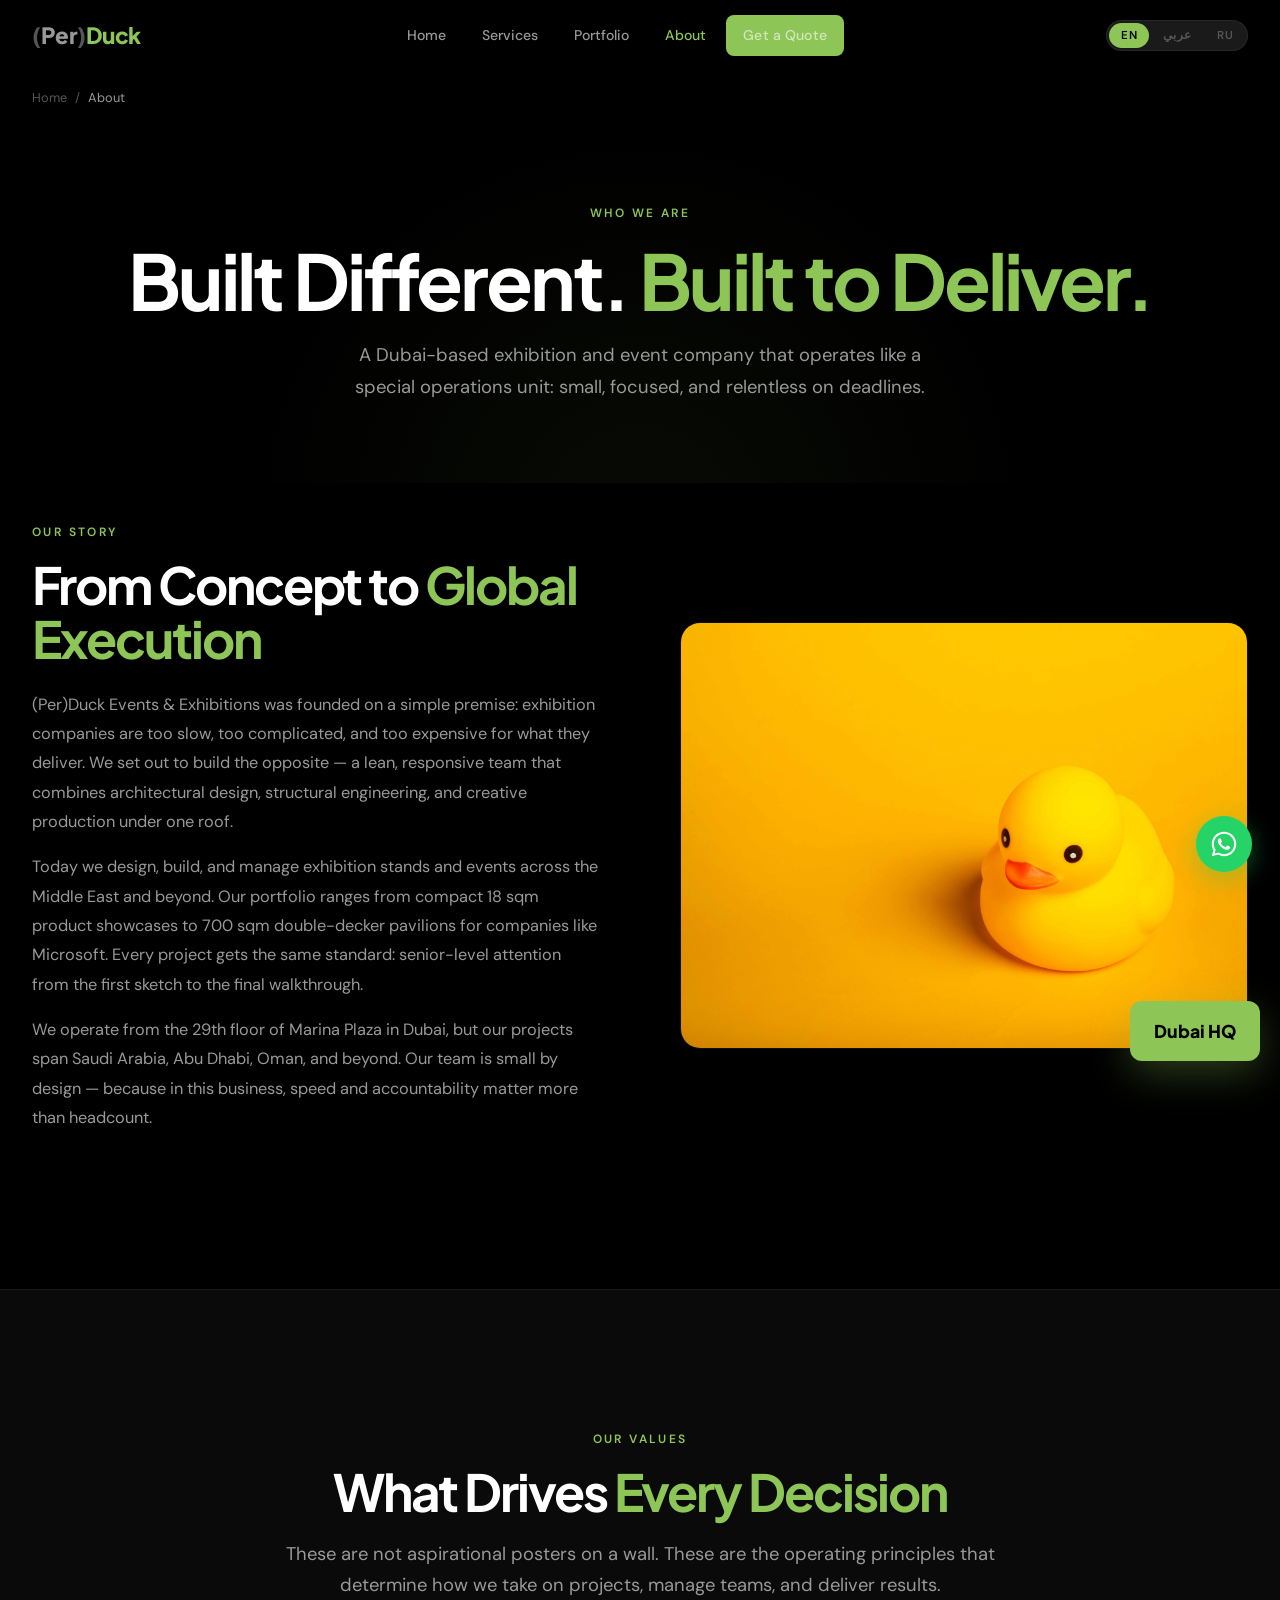
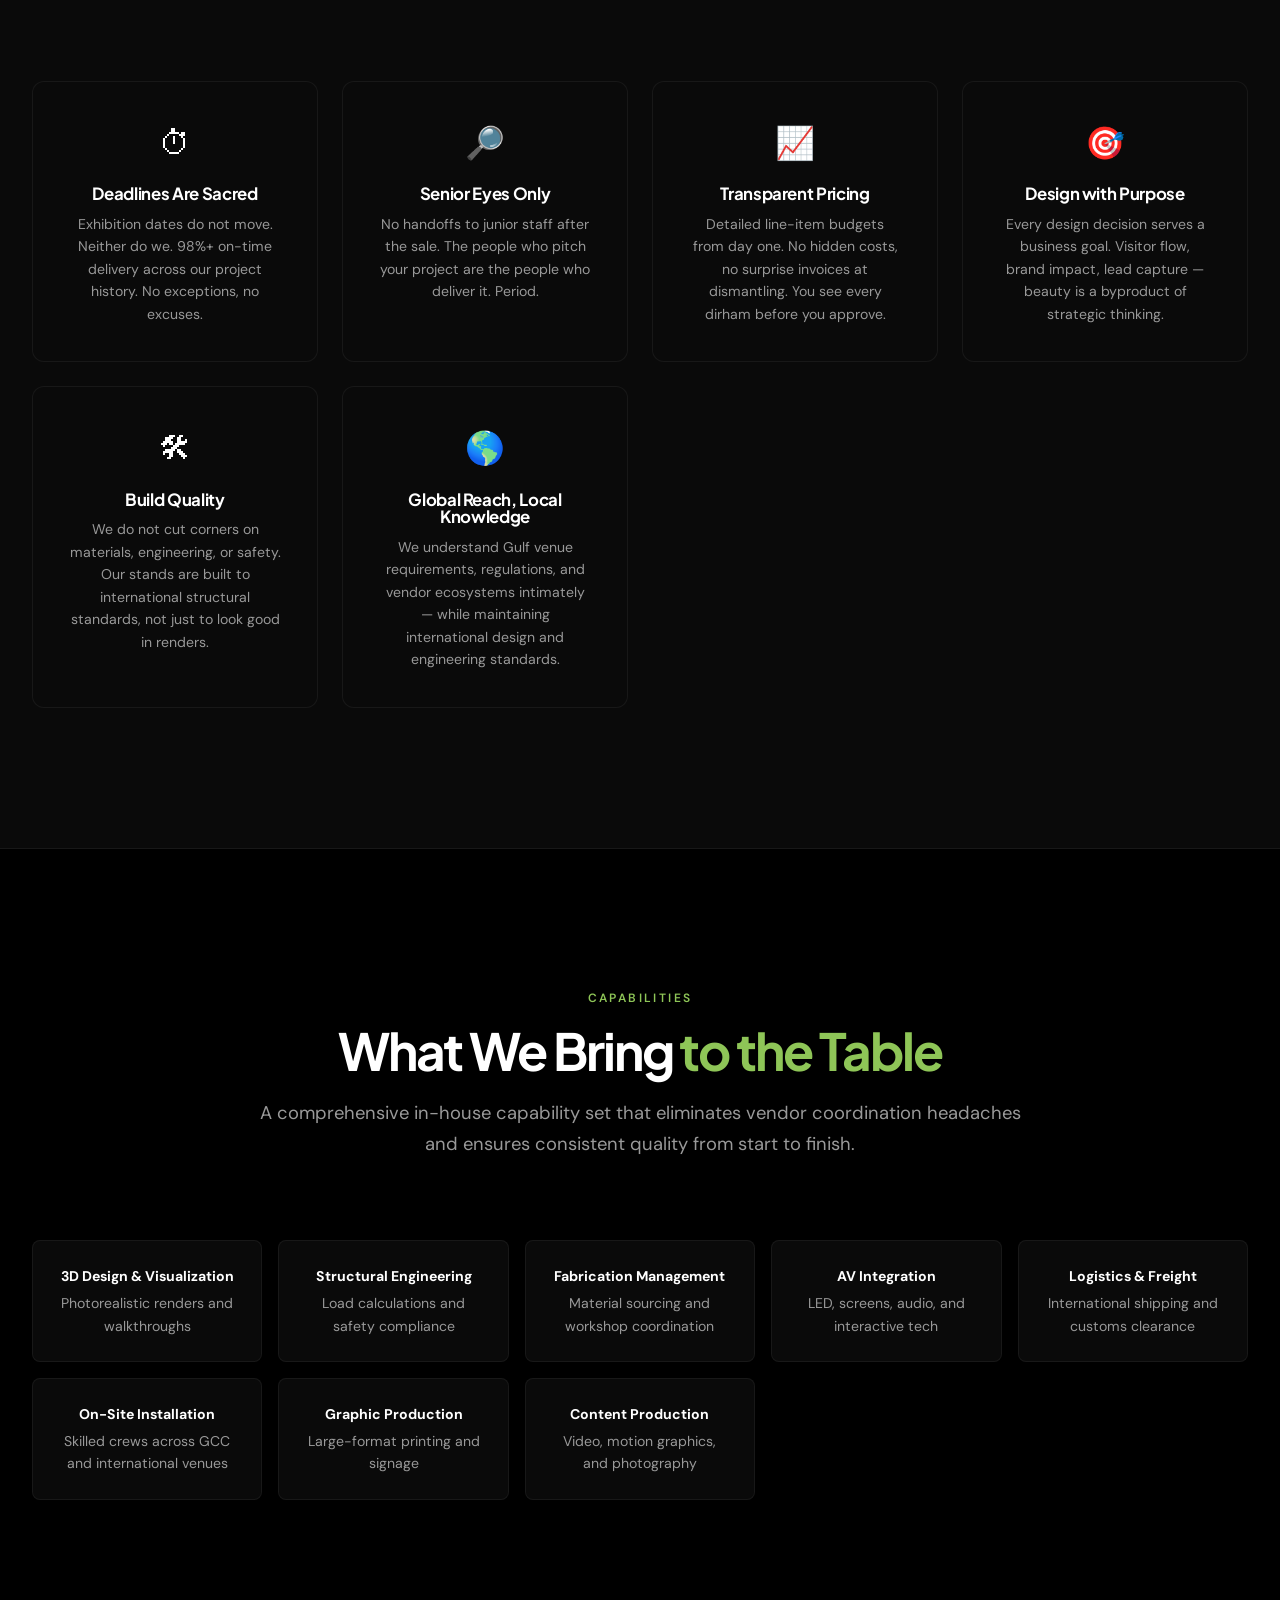
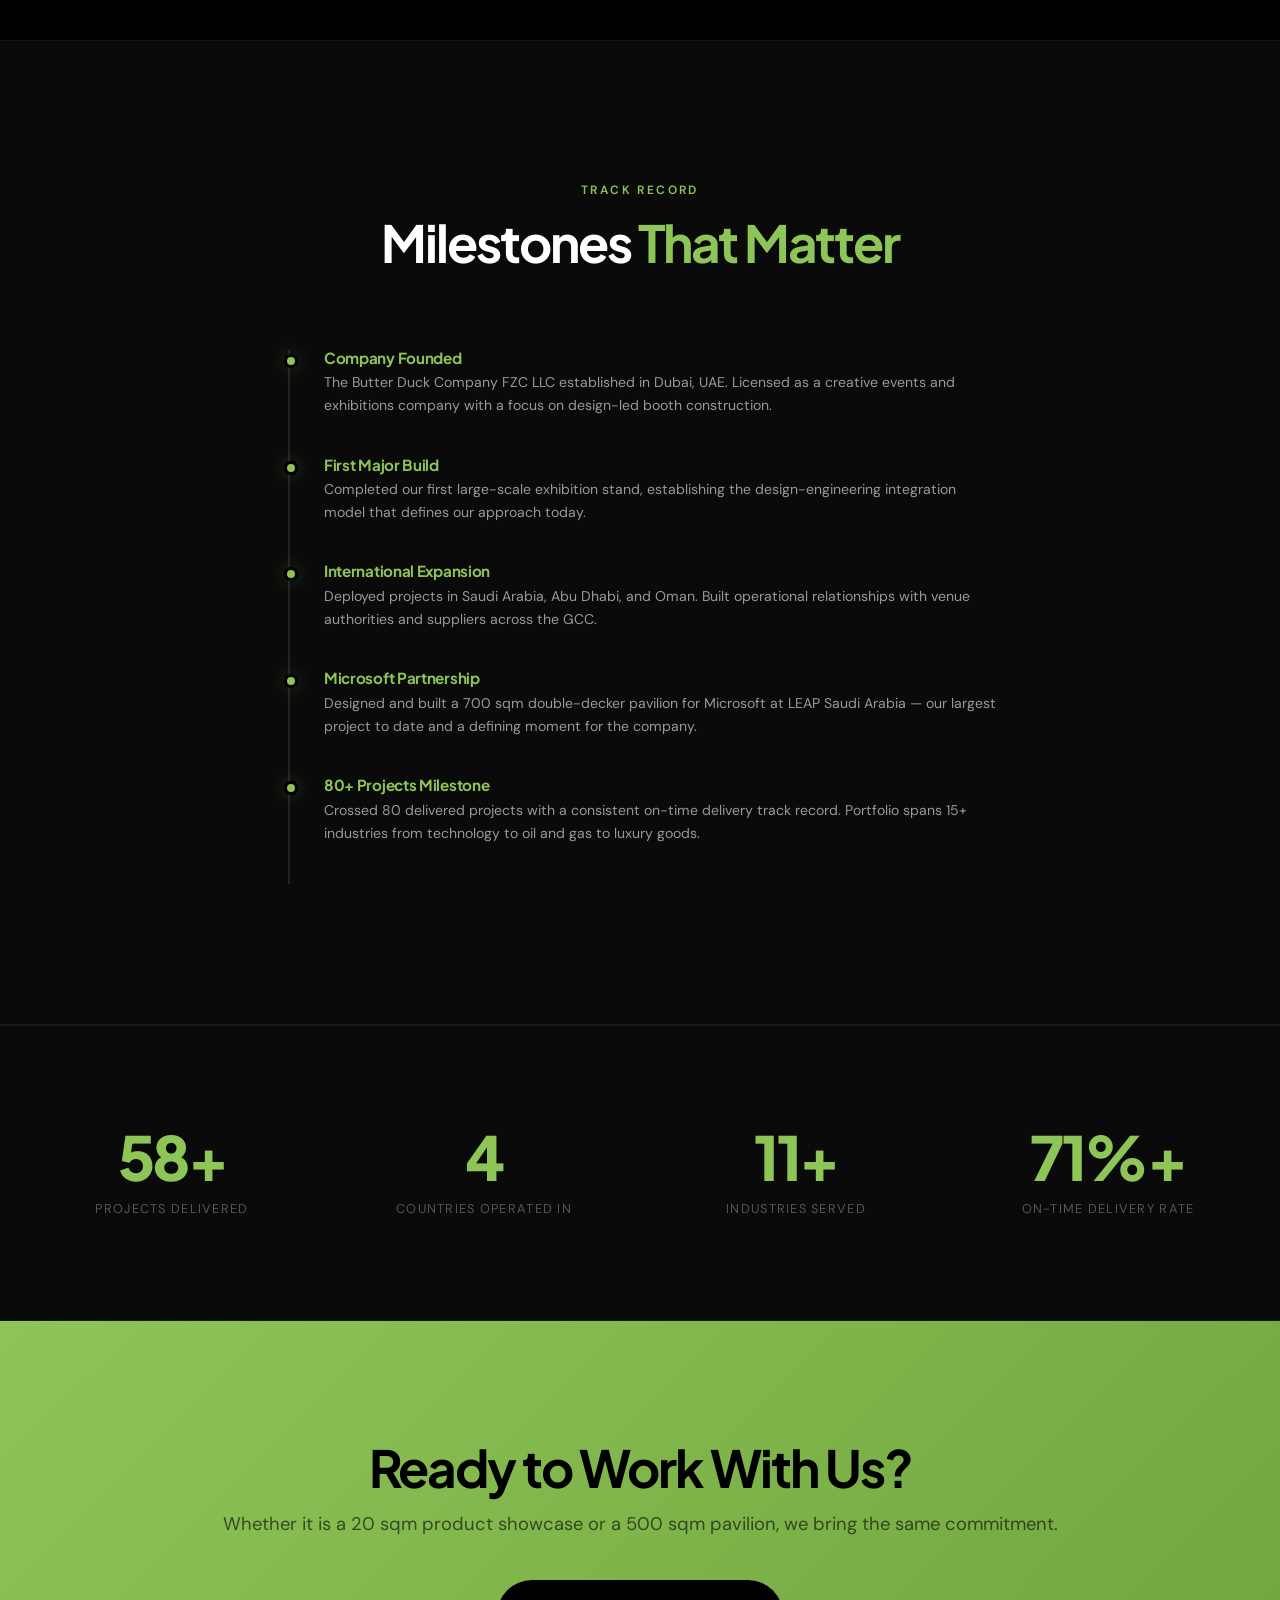
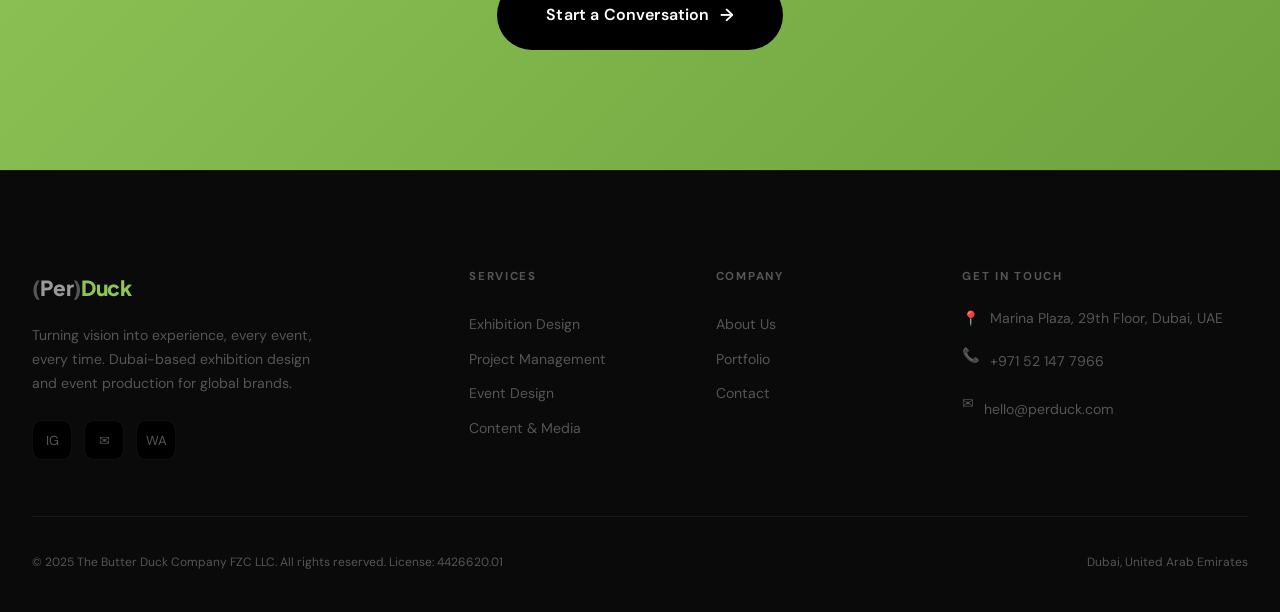
==== commit 629c3164: "Legal compliance: Privacy Policy, trademark disclaimer, soften claims - Add privacy.html (16 section" ====
--- a/about.html
+++ b/about.html
@@ -94,7 +94,7 @@
         <div class="value-card reveal">
           <div class="value-icon" aria-hidden="true">&#9201;</div>
           <h3>Deadlines Are Sacred</h3>
-          <p>Exhibition dates do not move. Neither do we. 100% on-time delivery across every project in our history. No exceptions, no excuses.</p>
+          <p>Exhibition dates do not move. Neither do we. 98%+ on-time delivery across our project history. No exceptions, no excuses.</p>
         </div>
         <div class="value-card reveal">
           <div class="value-icon" aria-hidden="true">&#128270;</div>
@@ -172,7 +172,7 @@
         </div>
         <div class="tl-item">
           <h3>80+ Projects Milestone</h3>
-          <p>Crossed 80 delivered projects with a 100% on-time delivery record. Portfolio spans 15+ industries from technology to oil and gas to luxury goods.</p>
+          <p>Crossed 80 delivered projects with a consistent on-time delivery track record. Portfolio spans 15+ industries from technology to oil and gas to luxury goods.</p>
         </div>
       </div>
     </div>
@@ -195,7 +195,7 @@
           <div class="stat-text" data-i18n="stats.industries">Industries</div>
         </div>
         <div class="stat-item reveal">
-          <div class="stat-num" data-count="100" data-suffix="%">0</div>
+          <div class="stat-num" data-count="98" data-suffix="%+">0</div>
           <div class="stat-text" data-i18n="stats.ontime">On-Time Delivery</div>
         </div>
       </div>
--- a/style.css
+++ b/style.css
@@ -144,6 +144,7 @@
 .hero { position: relative; min-height: 100vh; display: flex; align-items: center; padding-top: var(--nav-h); overflow: hidden; }
 .hero-bg { position: absolute; inset: -20%; will-change: transform; }
 .hero-bg-img { width: 100%; height: 100%; object-fit: cover; }
+video.hero-bg-img { position: absolute; inset: 0; min-width: 100%; min-height: 100%; }
 .hero-overlay { position: absolute; inset: 0; background: linear-gradient(180deg, rgba(0,0,0,.7) 0%, rgba(0,0,0,.4) 40%, rgba(0,0,0,.85) 100%); }
 .hero-content { position: relative; z-index: 2; max-width: 840px; padding: 100px 0; }
 .hero-badge { display: inline-block; padding: 8px 24px; border: 1px solid rgba(142,197,87,.4); border-radius: 100px; font-size: .75rem; font-weight: 600; color: var(--accent); text-transform: uppercase; letter-spacing: .15em; margin-bottom: 32px; backdrop-filter: blur(8px); background: rgba(142,197,87,.05); }
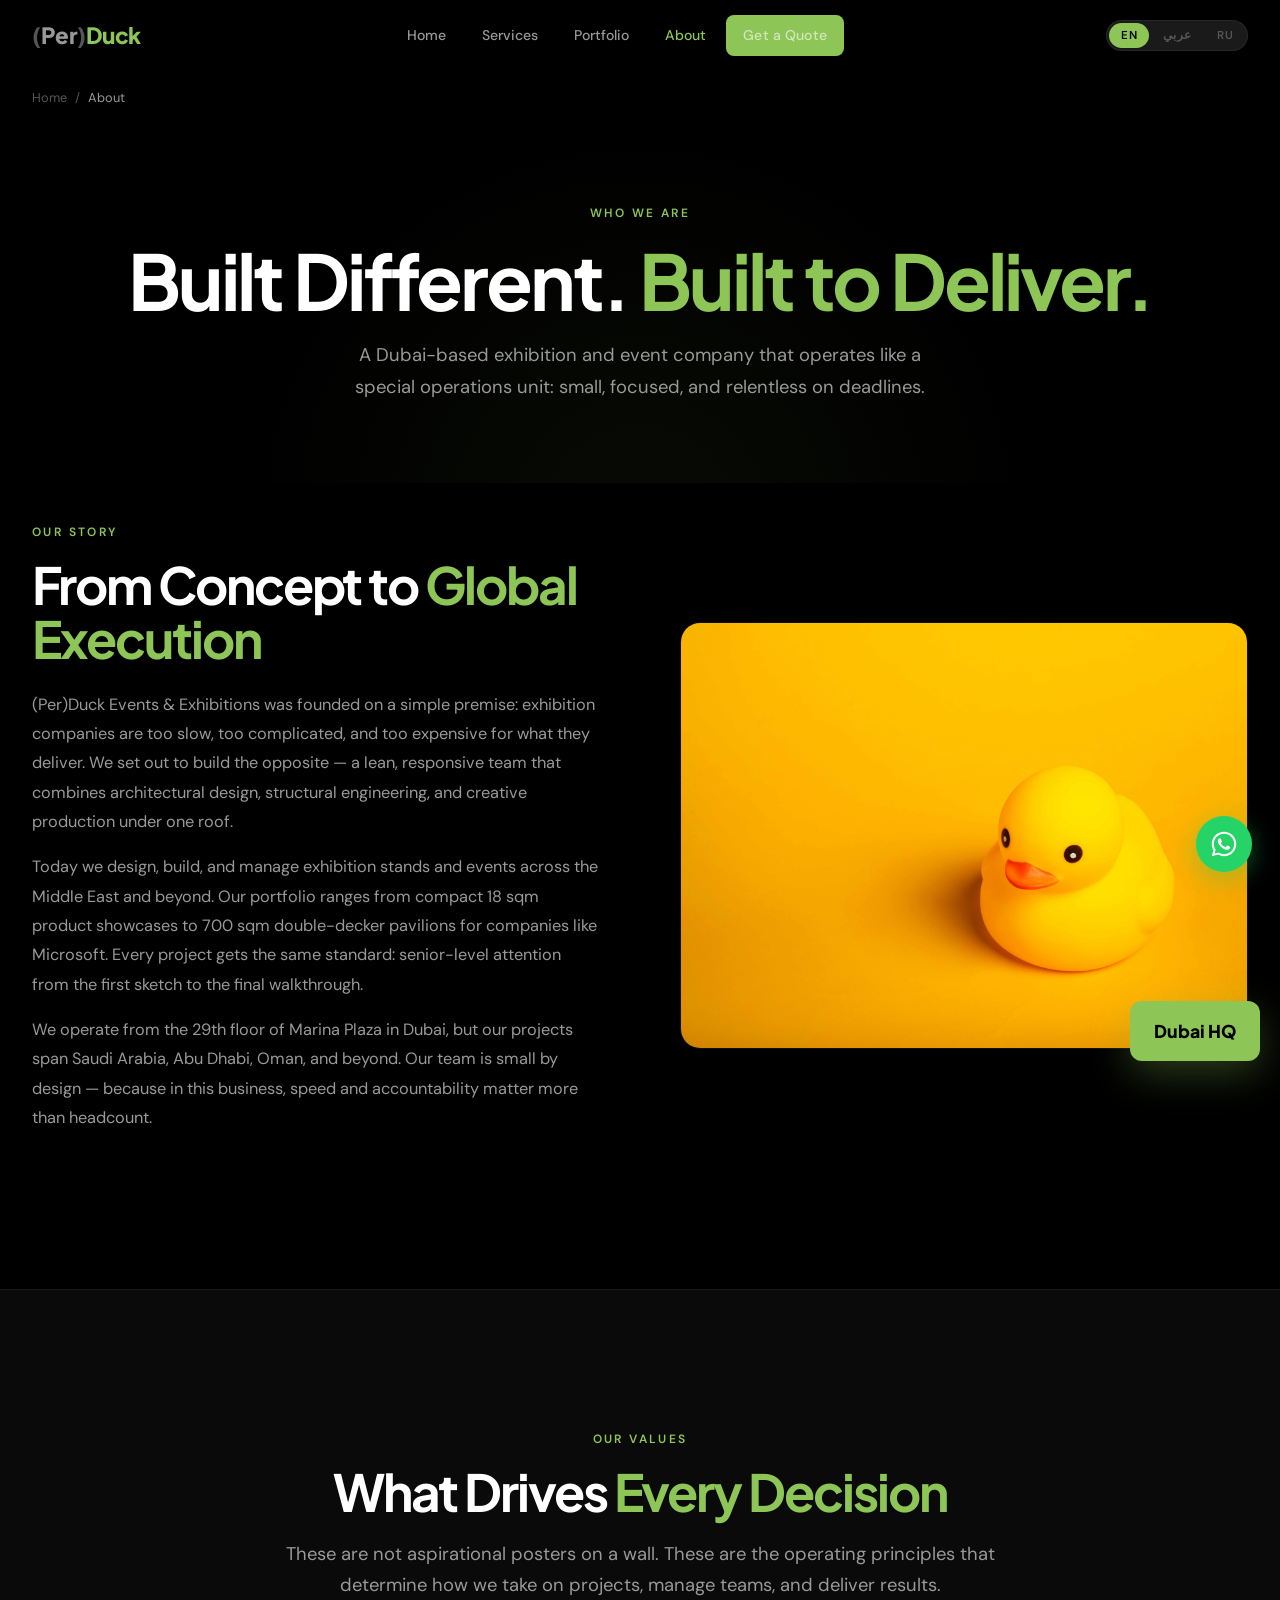
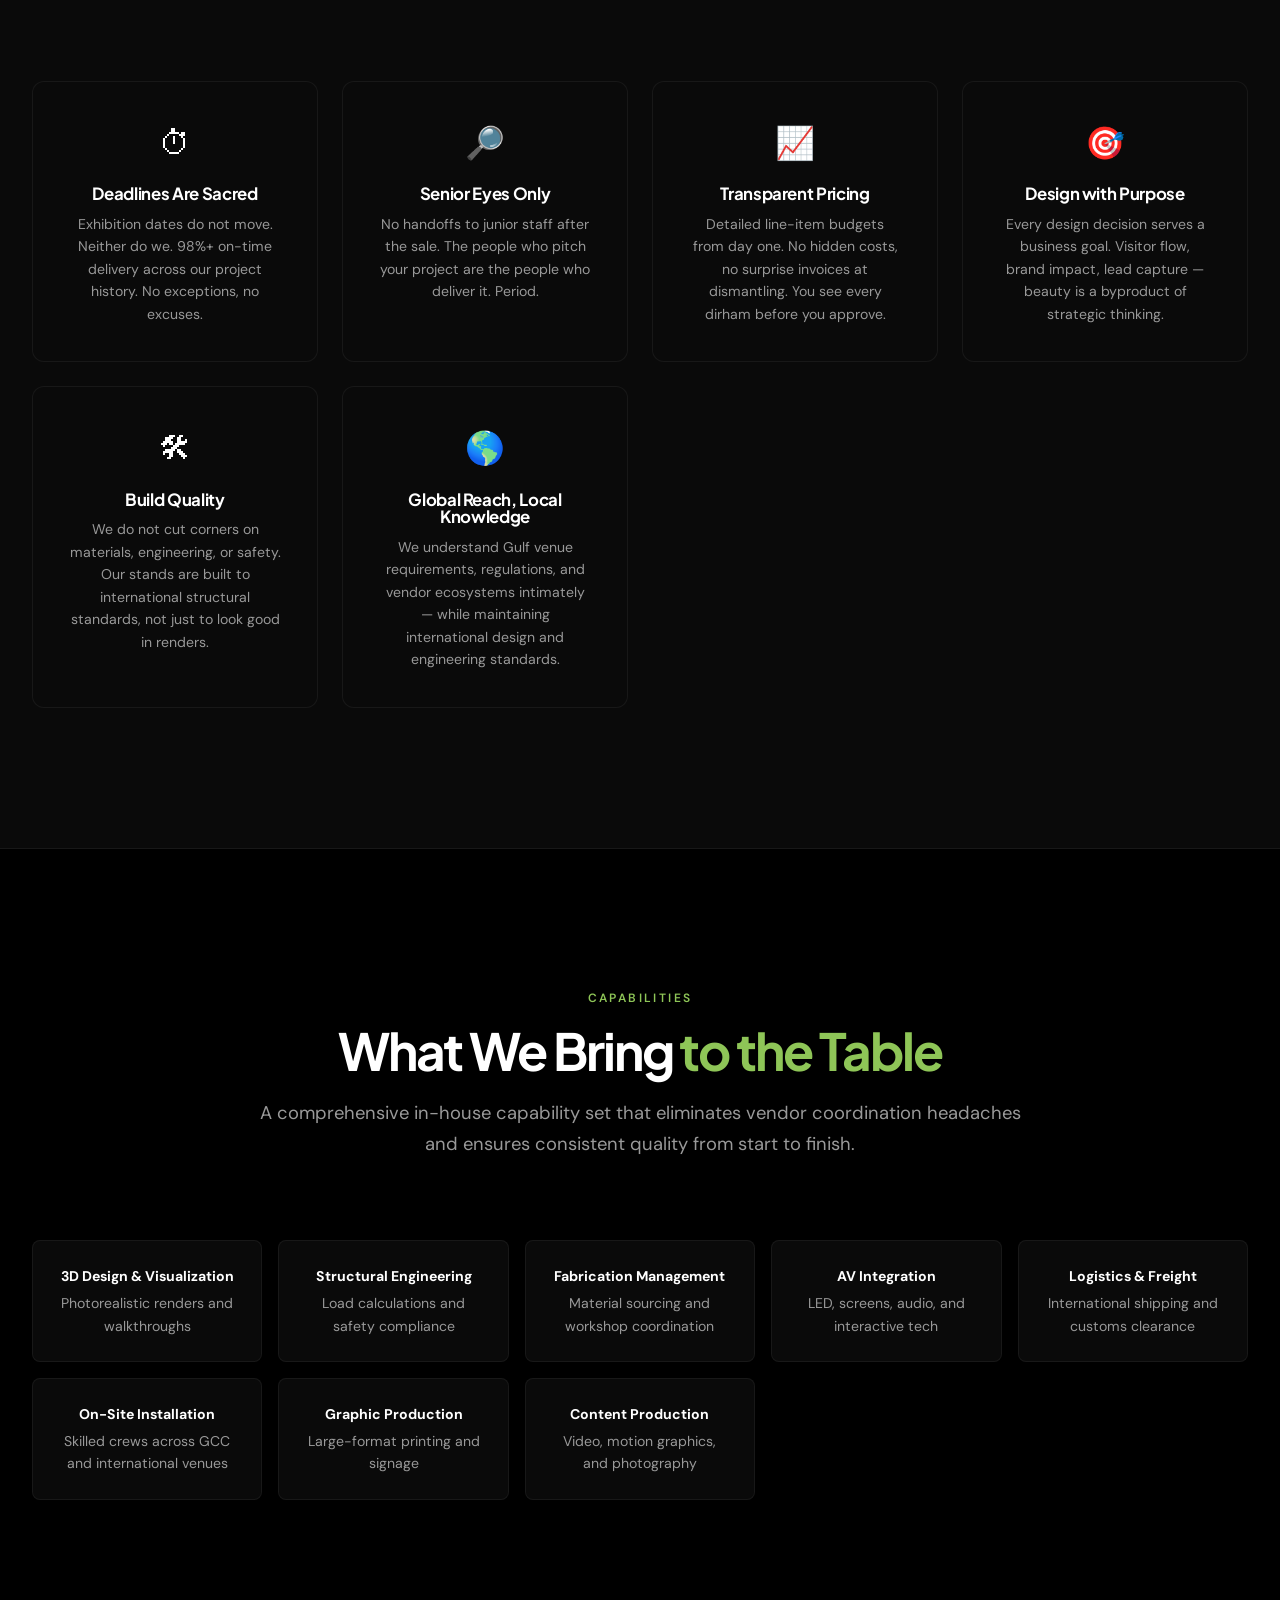
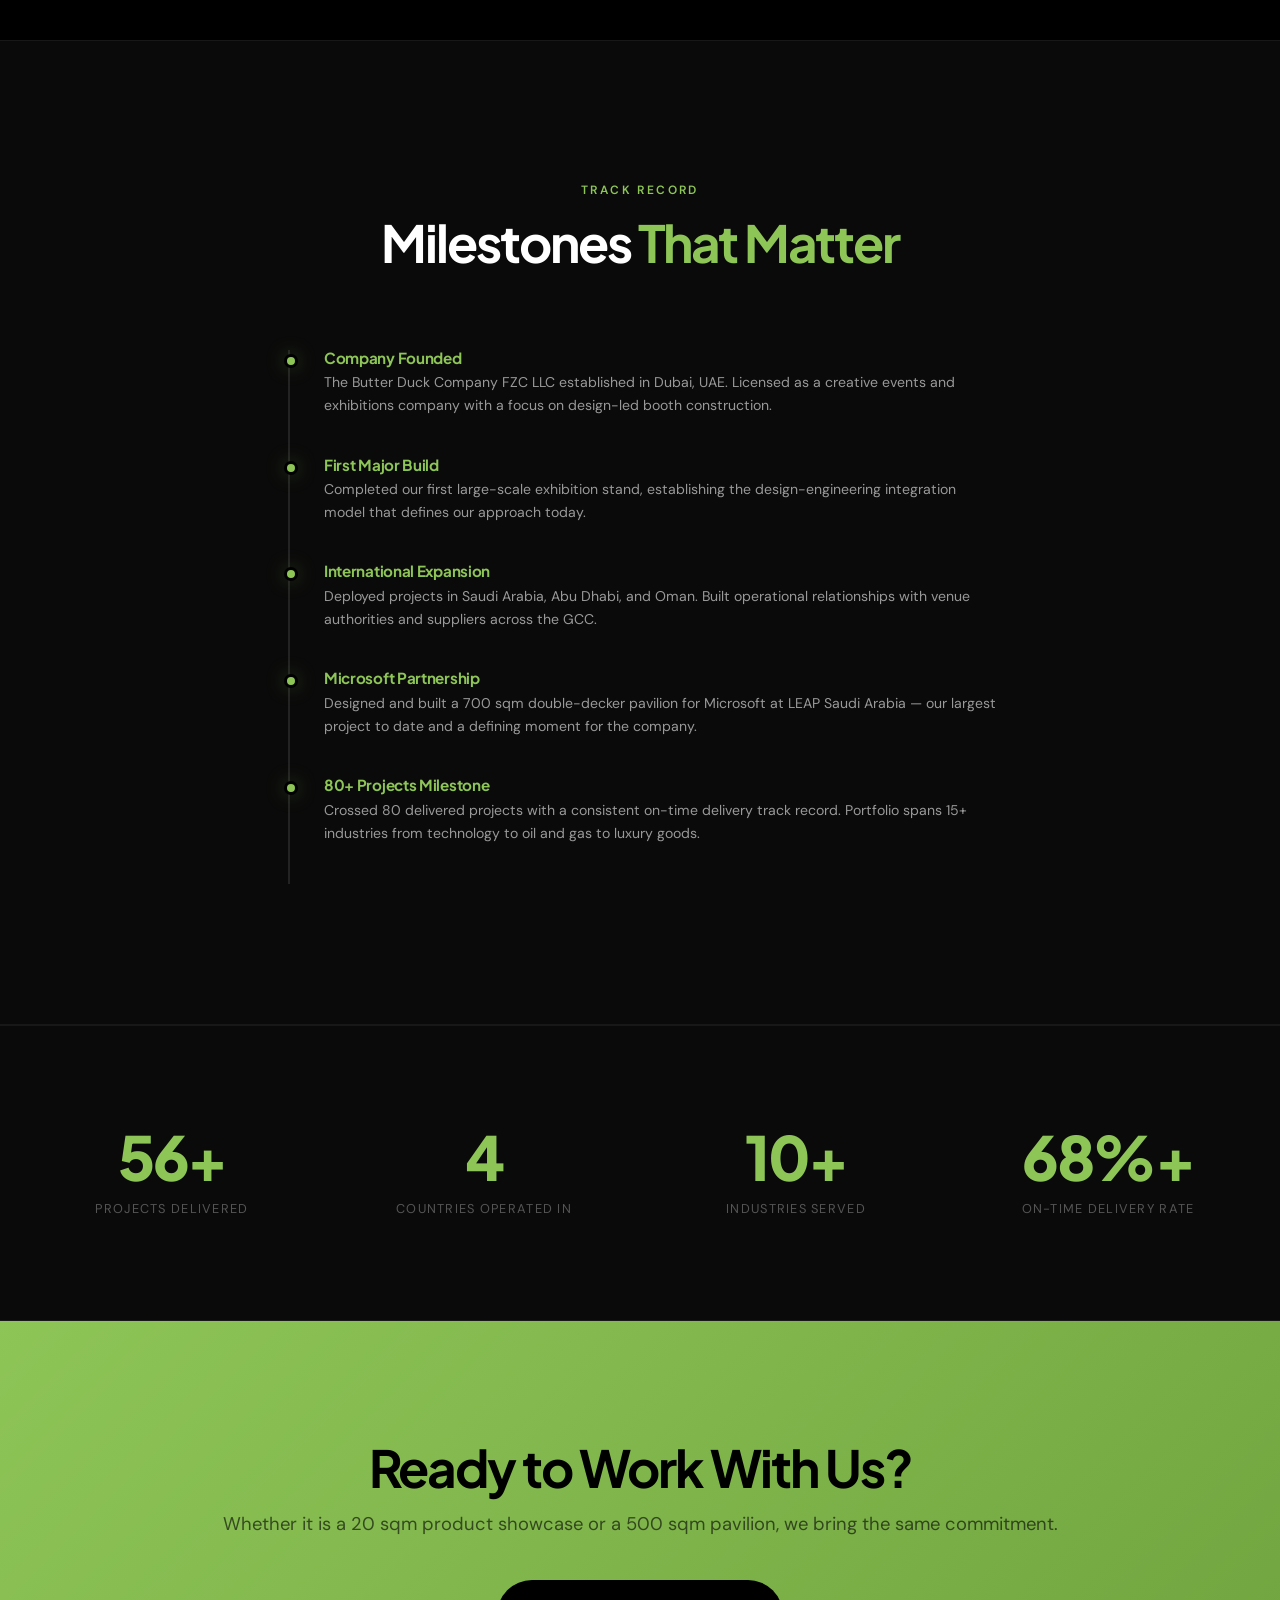
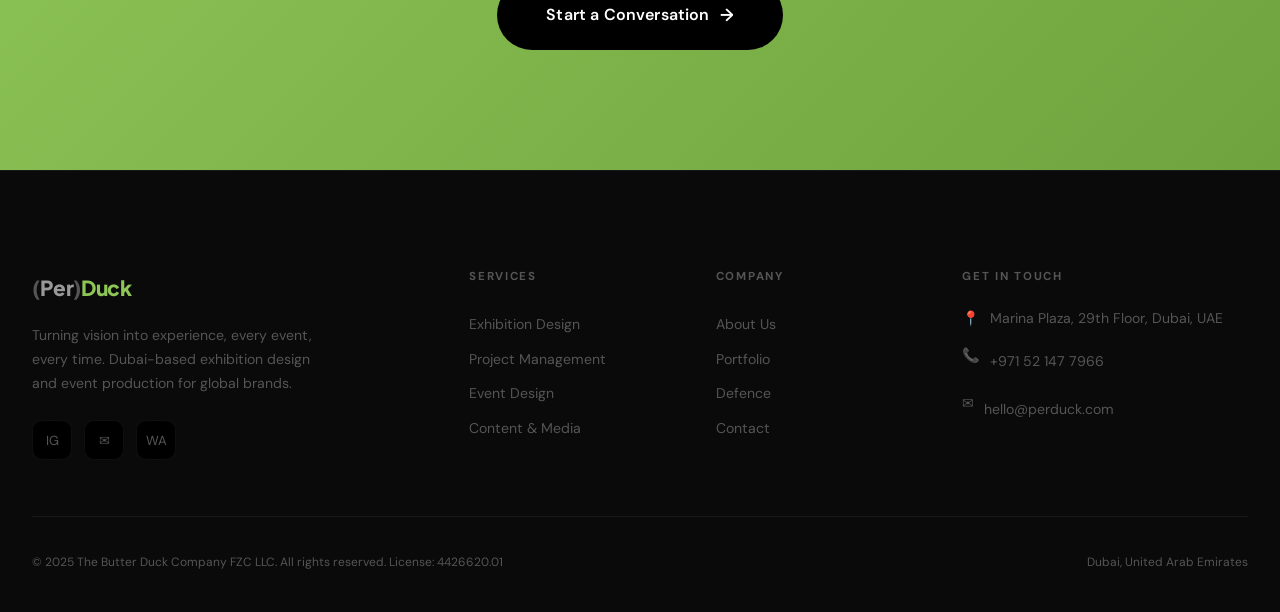
==== commit f61b7a34: "Tighten mega-menu spacing, add Defence footer link, download tracking - Mega menu: wider (580px), co" ====
--- a/about.html
+++ b/about.html
@@ -227,7 +227,7 @@
         </div>
       </div>
       <div class="footer-col"><h4>Services</h4><a href="services.html#exhibition">Exhibition Design</a><a href="services.html#project-mgmt">Project Management</a><a href="services.html#concept">Event Design</a><a href="services.html#media">Content & Media</a></div>
-      <div class="footer-col"><h4>Company</h4><a href="about.html">About Us</a><a href="portfolio.html">Portfolio</a><a href="contact.html">Contact</a></div>
+      <div class="footer-col"><h4>Company</h4><a href="about.html">About Us</a><a href="portfolio.html">Portfolio</a><a href="defence.html">Defence</a><a href="contact.html">Contact</a></div>
       <div class="footer-col"><h4>Get in Touch</h4>
         <div class="footer-contact-row"><span>&#128205;</span><span>Marina Plaza, 29th Floor, Dubai, UAE</span></div>
         <div class="footer-contact-row"><span>&#128222;</span><span><a href="tel:+971521477966">+971 52 147 7966</a></span></div>
--- a/style.css
+++ b/style.css
@@ -100,13 +100,13 @@
 [aria-expanded="true"] .dd-arrow { transform: rotate(180deg); }
 
 /* Mega Menu */
-.mega-menu { position: absolute; top: calc(100% + 16px); left: 50%; transform: translateX(-50%) translateY(8px); opacity: 0; visibility: hidden; pointer-events: none; background: var(--bg-elevated); border: 1px solid var(--border-light); border-radius: var(--radius); padding: 20px; min-width: 460px; display: grid; grid-template-columns: 1fr 1fr; gap: 6px; box-shadow: 0 24px 80px rgba(0, 0, 0, .6); transition: opacity var(--transition), transform var(--transition), visibility var(--transition); }
+.mega-menu { position: absolute; top: calc(100% + 6px); left: 50%; transform: translateX(-50%) translateY(8px); opacity: 0; visibility: hidden; pointer-events: none; background: var(--bg-elevated); border: 1px solid var(--border-light); border-radius: var(--radius); padding: 10px; min-width: 580px; display: grid; grid-template-columns: 1fr 1fr; gap: 0; box-shadow: 0 24px 80px rgba(0, 0, 0, .6); transition: opacity var(--transition), transform var(--transition), visibility var(--transition); }
 .mega-menu.show { opacity: 1; visibility: visible; pointer-events: auto; transform: translateX(-50%) translateY(0); }
-.mega-item { display: flex; gap: 12px; padding: 14px; border-radius: var(--radius-sm); transition: background var(--transition); color: var(--text-primary); }
+.mega-item { display: flex; gap: 10px; padding: 10px 14px; border-radius: var(--radius-sm); transition: background var(--transition); color: var(--text-primary); align-items: center; }
 .mega-item:hover { background: var(--bg-hover); color: var(--text-primary); }
-.mega-icon { width: 40px; height: 40px; border-radius: 10px; background: var(--accent-glow); display: flex; align-items: center; justify-content: center; font-size: 1.1rem; flex-shrink: 0; }
-.mega-text h4 { font-size: .88rem; font-weight: 600; margin-bottom: 2px; font-family: var(--font-body); letter-spacing: 0; }
-.mega-text p { font-size: .76rem; color: var(--text-muted); line-height: 1.4; }
+.mega-icon { width: 34px; height: 34px; border-radius: 8px; background: var(--accent-glow); display: flex; align-items: center; justify-content: center; font-size: .95rem; flex-shrink: 0; }
+.mega-text h4 { font-size: .82rem; font-weight: 600; margin-bottom: 0; font-family: var(--font-body); letter-spacing: 0; line-height: 1.15; }
+.mega-text p { font-size: .72rem; color: var(--text-muted); line-height: 1.25; margin: 2px 0 0; }
 .mega-menu.portfolio-mm { min-width: 540px; grid-template-columns: 1fr 1fr 1fr; }
 
 /* --- Mobile Nav --- */
